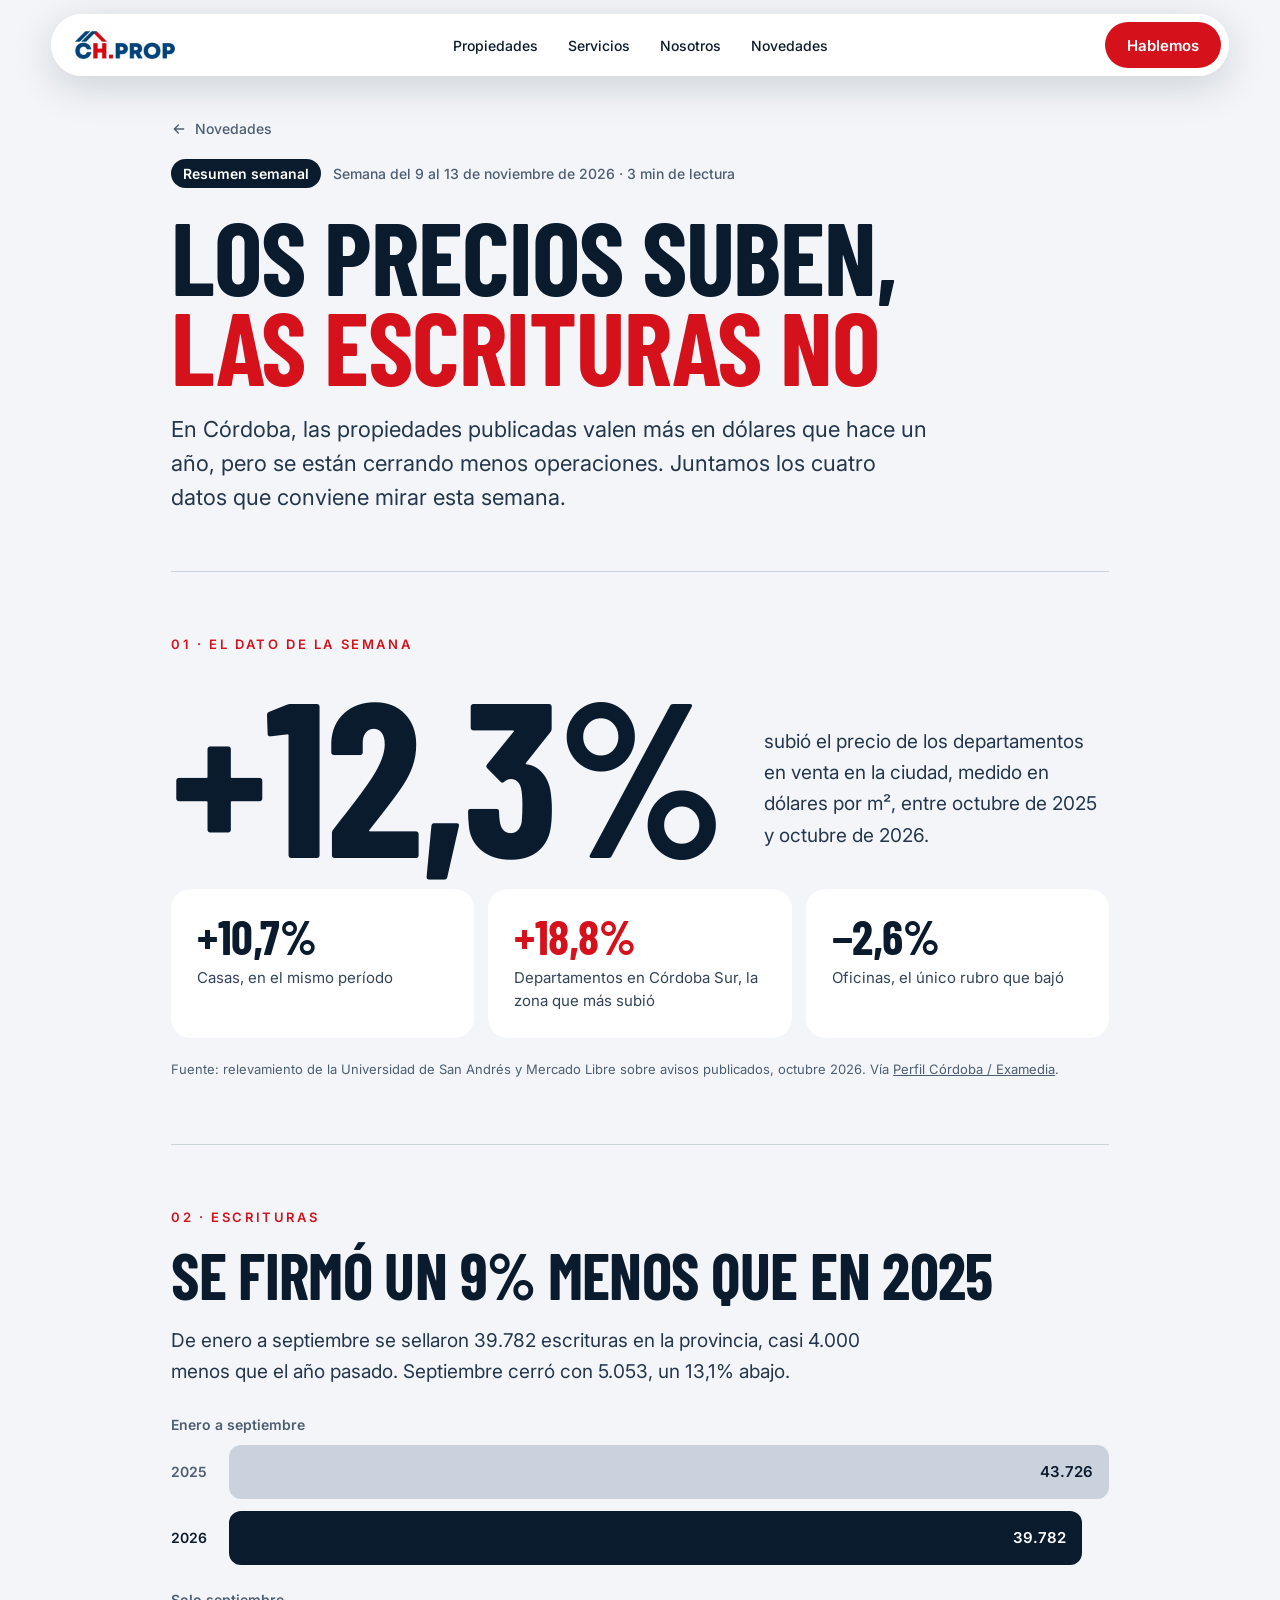
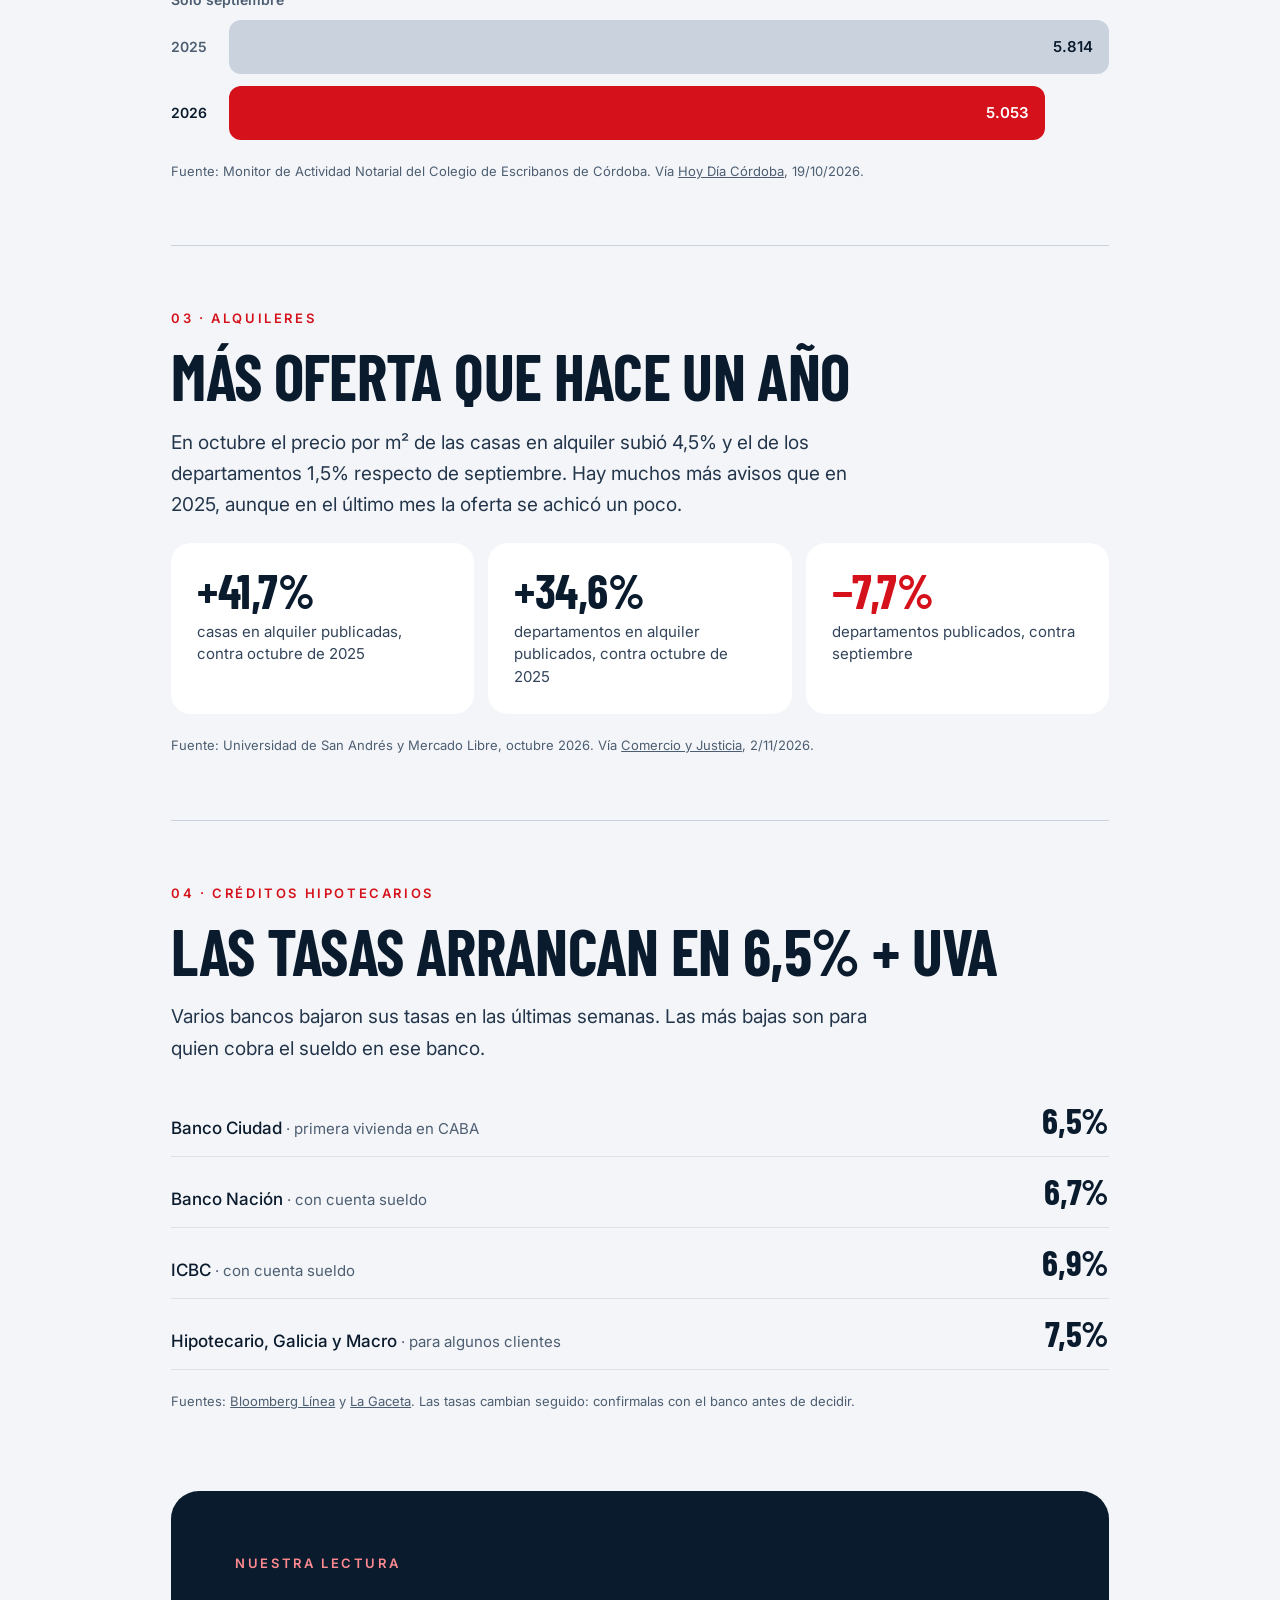
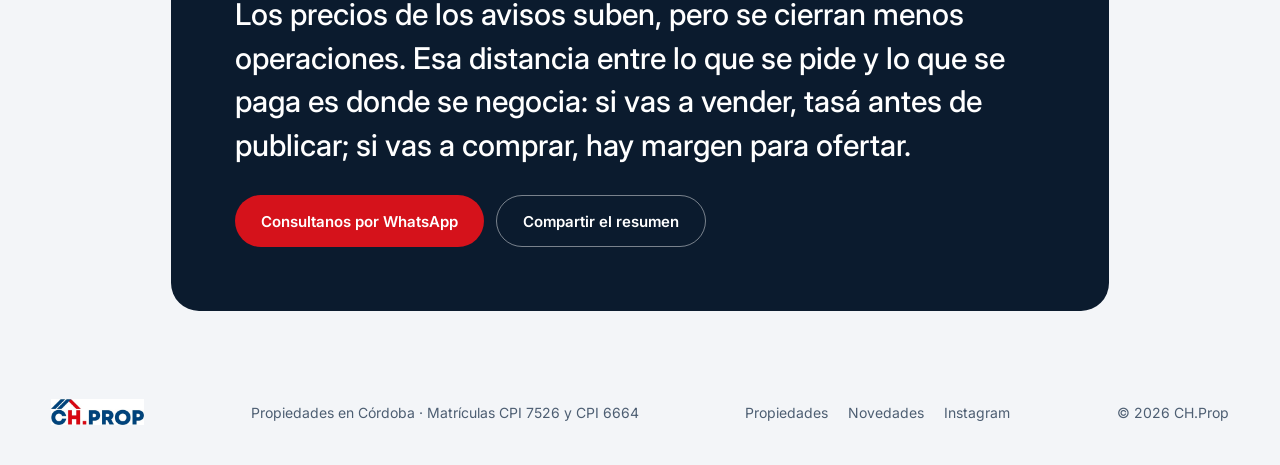
==== novedades.html @ 028c2600 "La página nueva: más moderna, pensada para el celular y con Novedades - Portada con las propiedades " ====
<!DOCTYPE html>
<html lang="es">
<head>
<meta charset="UTF-8">
<meta name="viewport" content="width=device-width, initial-scale=1, viewport-fit=cover">
<title>Los precios suben, las escrituras no – Novedades CH.Prop</title>
<meta name="description" content="Resumen semanal del mercado inmobiliario de Córdoba: precios, escrituras, alquileres y créditos hipotecarios. Semana del 9 al 13 de noviembre de 2026.">
<meta name="theme-color" content="#07182E">
<meta property="og:title" content="Los precios suben, las escrituras no – Novedades CH.Prop">
<meta property="og:description" content="Resumen semanal del mercado inmobiliario de Córdoba, con fuentes.">
<meta property="og:type" content="article">
<link rel="icon" type="image/png" href="/icono-192.png">
<link rel="apple-touch-icon" href="/icono-180.png">
<link rel="preconnect" href="https://fonts.googleapis.com">
<link rel="preconnect" href="https://fonts.gstatic.com" crossorigin>
<link href="https://fonts.googleapis.com/css2?family=Barlow+Condensed:wght@500;600;700&family=Inter:wght@400;500;600&display=swap" rel="stylesheet">
<link rel="stylesheet" href="/estilos.css">
<style>
.art{max-width:1040px;margin:0 auto;padding:120px var(--pad) 40px}
.blk{display:flex;flex-direction:column;gap:22px;padding:64px 0;border-top:1px solid var(--line)}
.body{margin:0;font-size:19px;line-height:1.65;color:#24364C;max-width:720px}
.src{margin:0;font-size:13px;line-height:1.5;color:var(--muted)}.src a{color:var(--muted)}
.tiles{display:grid;grid-template-columns:repeat(auto-fit,minmax(200px,1fr));gap:14px}
.tile{background:#fff;border-radius:20px;padding:26px;display:flex;flex-direction:column;gap:10px}
.tile b{font-size:48px}.tile span{font-size:15px;color:var(--body)}
.brow{display:flex;align-items:center;gap:14px}
.brow>span{width:44px;flex:none;font:600 14px Inter,sans-serif;color:var(--muted)}
.bar{height:54px;border-radius:12px;display:flex;align-items:center;justify-content:flex-end;padding:0 16px;font:600 15px Inter,sans-serif;transform-origin:left;transform:scaleX(0);transition:transform 1.2s var(--ease)}
.in .bar,.bars-in .bar{transform:none}
.rate{display:flex;justify-content:space-between;align-items:baseline;gap:16px;padding:18px 0;border-bottom:1px solid var(--line-l);flex-wrap:wrap}
.rate b{font-size:36px}
.h{margin:0;font-size:clamp(42px,5vw,72px)}
@media (max-width:900px){.art{padding-top:100px}.blk{padding:48px 0}.body{font-size:17px}.tile b{font-size:42px}}
@media (prefers-reduced-motion:reduce){.bar{transform:none}}
</style>
</head>
<body>

<header class="nav">
  <div class="nav-in">
    <a href="/" class="nav-logo" aria-label="CH.Prop — inicio"><img src="/logo-chprop.png" alt="CH.Prop" width="100" height="28"></a>
    <nav class="nav-links" aria-label="Principal">
      <a href="/#propiedades">Propiedades</a>
      <a href="/#servicios">Servicios</a>
      <a href="/#nosotros">Nosotros</a>
      <a href="/novedades.html">Novedades</a>
    </nav>
    <a class="btn red nav-cta" href="https://wa.me/5493518626653" target="_blank" rel="noopener">Hablemos</a>
    <a class="burger" href="/" aria-label="Volver al inicio" style="text-decoration:none"><svg width="20" height="20" viewBox="0 0 24 24" fill="none" stroke="currentColor" stroke-width="2" stroke-linecap="round" aria-hidden="true"><path d="M19 12H5M11 6l-6 6 6 6"/></svg></a>
  </div>
</header>

<main class="art">
  <div style="display:flex;flex-direction:column;gap:22px;padding-bottom:56px">
    <a href="/#novedades" class="fade" style="display:inline-flex;align-items:center;gap:8px;font:500 14px Inter,sans-serif;color:var(--muted);text-decoration:none"><svg width="16" height="16" viewBox="0 0 24 24" fill="none" stroke="currentColor" stroke-width="2" stroke-linecap="round" aria-hidden="true"><path d="M19 12H5M11 6l-6 6 6 6"/></svg>Novedades</a>
    <span class="fade" style="animation-delay:.1s;display:flex;gap:12px;flex-wrap:wrap;align-items:center;font:500 14px Inter,sans-serif;color:var(--muted)">
      <span style="background:var(--ink);color:#fff;padding:6px 12px;border-radius:999px;font-weight:600">Resumen semanal</span>
      Semana del 9 al 13 de noviembre de 2026 · 3 min de lectura
    </span>
    <h1 class="disp fade" style="animation-delay:.2s;margin:0;font-size:clamp(52px,8vw,112px)">Los precios suben,<br><span style="color:var(--red)">las escrituras no</span></h1>
    <p class="fade" style="animation-delay:.3s;margin:0;font-size:clamp(18px,2vw,22px);line-height:1.55;color:#24364C;max-width:760px">En Córdoba, las propiedades publicadas valen más en dólares que hace un año, pero se están cerrando menos operaciones. Juntamos los cuatro datos que conviene mirar esta semana.</p>
  </div>

  <section class="blk">
    <span class="kicker rv">01 · El dato de la semana</span>
    <div class="rv" style="display:flex;flex-wrap:wrap;align-items:flex-end;gap:8px 40px">
      <span class="disp" style="font-size:clamp(110px,18vw,220px)">+12,3%</span>
      <p class="body" style="flex:1 1 260px;padding-bottom:16px">subió el precio de los departamentos en venta en la ciudad, medido en dólares por m², entre octubre de 2025 y octubre de 2026.</p>
    </div>
    <div class="tiles rv">
      <div class="tile"><b class="disp">+10,7%</b><span>Casas, en el mismo período</span></div>
      <div class="tile"><b class="disp" style="color:var(--red)">+18,8%</b><span>Departamentos en Córdoba Sur, la zona que más subió</span></div>
      <div class="tile"><b class="disp">−2,6%</b><span>Oficinas, el único rubro que bajó</span></div>
    </div>
    <p class="src rv">Fuente: relevamiento de la Universidad de San Andrés y Mercado Libre sobre avisos publicados, octubre 2026. Vía <a href="https://examedia.com.ar/portada/post/88172124" target="_blank" rel="noopener">Perfil Córdoba / Examedia</a>.</p>
  </section>

  <section class="blk">
    <span class="kicker rv">02 · Escrituras</span>
    <h2 class="disp h rv">Se firmó un 9% menos que en 2025</h2>
    <p class="body rv">De enero a septiembre se sellaron 39.782 escrituras en la provincia, casi 4.000 menos que el año pasado. Septiembre cerró con 5.053, un 13,1% abajo.</p>
    <div class="rv" style="display:flex;flex-direction:column;gap:12px;padding-top:6px">
      <span style="font:600 14px Inter,sans-serif;color:var(--muted)">Enero a septiembre</span>
      <div class="brow"><span>2025</span><div class="bar" style="width:100%;background:var(--line);color:var(--ink)">43.726</div></div>
      <div class="brow"><span style="color:var(--ink)">2026</span><div class="bar" style="width:91%;background:var(--ink);color:#fff;transition-delay:.15s">39.782</div></div>
      <span style="font:600 14px Inter,sans-serif;color:var(--muted);padding-top:14px">Solo septiembre</span>
      <div class="brow"><span>2025</span><div class="bar" style="width:100%;background:var(--line);color:var(--ink);transition-delay:.3s">5.814</div></div>
      <div class="brow"><span style="color:var(--ink)">2026</span><div class="bar" style="width:87%;background:var(--red);color:#fff;transition-delay:.45s">5.053</div></div>
    </div>
    <p class="src rv">Fuente: Monitor de Actividad Notarial del Colegio de Escribanos de Córdoba. Vía <a href="https://hoydia.com.ar/economia/la-actividad-inmobiliaria-cayo-un-9-en-los-primeros-9-meses-del-ano-en-cordoba/" target="_blank" rel="noopener">Hoy Día Córdoba</a>, 19/10/2026.</p>
  </section>

  <section class="blk">
    <span class="kicker rv">03 · Alquileres</span>
    <h2 class="disp h rv">Más oferta que hace un año</h2>
    <p class="body rv">En octubre el precio por m² de las casas en alquiler subió 4,5% y el de los departamentos 1,5% respecto de septiembre. Hay muchos más avisos que en 2025, aunque en el último mes la oferta se achicó un poco.</p>
    <div class="tiles rv">
      <div class="tile"><b class="disp">+41,7%</b><span>casas en alquiler publicadas, contra octubre de 2025</span></div>
      <div class="tile"><b class="disp">+34,6%</b><span>departamentos en alquiler publicados, contra octubre de 2025</span></div>
      <div class="tile"><b class="disp" style="color:var(--red)">−7,7%</b><span>departamentos publicados, contra septiembre</span></div>
    </div>
    <p class="src rv">Fuente: Universidad de San Andrés y Mercado Libre, octubre 2026. Vía <a href="https://comercioyjusticia.info/negocios/los-precios-de-los-alquileres-en-cordoba-siguen-en-aumento/" target="_blank" rel="noopener">Comercio y Justicia</a>, 2/11/2026.</p>
  </section>

  <section class="blk">
    <span class="kicker rv">04 · Créditos hipotecarios</span>
    <h2 class="disp h rv">Las tasas arrancan en 6,5% + UVA</h2>
    <p class="body rv">Varios bancos bajaron sus tasas en las últimas semanas. Las más bajas son para quien cobra el sueldo en ese banco.</p>
    <div class="rv">
      <div class="rate"><span style="font:500 17px Inter,sans-serif">Banco Ciudad <span style="color:var(--muted);font-weight:400;font-size:15px">· primera vivienda en CABA</span></span><b class="disp">6,5%</b></div>
      <div class="rate"><span style="font:500 17px Inter,sans-serif">Banco Nación <span style="color:var(--muted);font-weight:400;font-size:15px">· con cuenta sueldo</span></span><b class="disp">6,7%</b></div>
      <div class="rate"><span style="font:500 17px Inter,sans-serif">ICBC <span style="color:var(--muted);font-weight:400;font-size:15px">· con cuenta sueldo</span></span><b class="disp">6,9%</b></div>
      <div class="rate"><span style="font:500 17px Inter,sans-serif">Hipotecario, Galicia y Macro <span style="color:var(--muted);font-weight:400;font-size:15px">· para algunos clientes</span></span><b class="disp">7,5%</b></div>
    </div>
    <p class="src rv">Fuentes: <a href="https://www.bloomberglinea.com/latinoamerica/argentina/creditos-hipotecarios-uva-que-bancos-bajaron-la-tasa-y-que-requisitos-piden-en-2026/" target="_blank" rel="noopener">Bloomberg Línea</a> y <a href="https://www.lagaceta.com.ar/nota/1154037/sociedad/creditos-hipotecarios-2026-bancos-bajaron-sus-tasas-cuales-piden-menos-ingresos.html" target="_blank" rel="noopener">La Gaceta</a>. Las tasas cambian seguido: confirmalas con el banco antes de decidir.</p>
  </section>

  <section class="rv" style="background:var(--ink);color:#fff;border-radius:28px;padding:clamp(28px,5vw,64px);display:flex;flex-direction:column;gap:22px;margin-top:16px">
    <span class="kicker" style="color:#FF8A8F">Nuestra lectura</span>
    <p style="margin:0;font:500 clamp(20px,2.4vw,30px)/1.45 Inter,sans-serif;max-width:820px">Los precios de los avisos suben, pero se cierran menos operaciones. Esa distancia entre lo que se pide y lo que se paga es donde se negocia: si vas a vender, tasá antes de publicar; si vas a comprar, hay margen para ofertar.</p>
    <div style="display:flex;gap:12px;flex-wrap:wrap;padding-top:6px">
      <a class="btn red" href="https://wa.me/5493518626653?text=Hola%2C%20le%C3%AD%20el%20resumen%20semanal%20y%20quiero%20consultar" target="_blank" rel="noopener">Consultanos por WhatsApp</a>
      <button type="button" class="btn ghost" id="share">Compartir el resumen</button>
    </div>
  </section>
</main>

<footer class="foot">
  <div class="foot-in">
    <img src="/logo-chprop.png" alt="CH.Prop" loading="lazy">
    <span>Propiedades en Córdoba · Matrículas CPI 7526 y CPI 6664</span>
    <nav aria-label="Pie"><a href="/#propiedades">Propiedades</a><a href="/novedades.html">Novedades</a><a href="https://www.instagram.com/ch.prop.ok" target="_blank" rel="noopener">Instagram</a></nav>
    <span>© 2026 CH.Prop</span>
  </div>
</footer>

<script>
(function () {
  var io = 'IntersectionObserver' in window ? new IntersectionObserver(function (es) {
    es.forEach(function (e) { if (e.isIntersecting) { e.target.classList.add('in'); io.unobserve(e.target); } });
  }, { rootMargin: '0px 0px -8% 0px' }) : null;
  document.querySelectorAll('.rv').forEach(function (el) { io ? io.observe(el) : el.classList.add('in'); });
  window.addEventListener('scroll', function () {
    document.querySelectorAll('.rv:not(.in)').forEach(function (el) { if (el.getBoundingClientRect().top < innerHeight) el.classList.add('in'); });
  }, { passive: true });
  var b = document.getElementById('share');
  b.addEventListener('click', function () {
    var url = location.href;
    if (navigator.share) { navigator.share({ title: document.title, url: url }).catch(function () {}); return; }
    if (navigator.clipboard) navigator.clipboard.writeText(url);
    b.textContent = 'Enlace copiado';
  });
})();
</script>
</body>
</html>
---- estilos.css ----
/* CH.Prop — estilos compartidos por la home y Novedades */
:root{
  --ink:#0B1B2E;--navy:#07182E;--red:#D5121B;--red-d:#B30E16;--red-l:#FF4A52;
  --ground:#F3F5F8;--muted:#4D5E72;--body:#33445A;--line:#C9D2DD;--line-l:#DCE2E9;
  --pad:clamp(16px,4vw,56px);--max:1328px;
  --ease:cubic-bezier(.2,.8,.2,1);
}
*,*::before,*::after{box-sizing:border-box}
html{scroll-behavior:smooth;-webkit-text-size-adjust:100%}
body{margin:0;font-family:Inter,system-ui,sans-serif;color:var(--ink);background:var(--ground);line-height:1.5;overflow-x:clip}
img{max-width:100%;display:block}
a{color:inherit}
button{font:inherit;color:inherit}
:focus-visible{outline:3px solid var(--red);outline-offset:3px}
.disp{font-family:'Barlow Condensed',sans-serif;text-transform:uppercase;letter-spacing:-.01em;line-height:.88;font-weight:700}
.wrap{max-width:var(--max);margin:0 auto;padding-left:var(--pad);padding-right:var(--pad)}
.kicker{font:600 13px Inter,sans-serif;letter-spacing:.2em;text-transform:uppercase;color:var(--red)}
.h2{margin:0;font-size:clamp(46px,6vw,88px)}
.lead{margin:0;font-size:17px;line-height:1.55;color:var(--muted);max-width:380px}
.sr{position:absolute;width:1px;height:1px;overflow:hidden;clip:rect(0 0 0 0);white-space:nowrap}
.head{display:flex;justify-content:space-between;align-items:flex-end;gap:24px;flex-wrap:wrap}

/* aparición al bajar */
.rv{opacity:0;transform:translateY(40px);transition:opacity .9s var(--ease),transform .9s var(--ease)}
.rv.in{opacity:1;transform:none}
.fade{opacity:0;animation:fi 1s ease forwards}
@keyframes fi{from{opacity:0;transform:translateY(16px)}to{opacity:1;transform:none}}

/* botones */
.btn{display:inline-flex;align-items:center;justify-content:center;gap:10px;min-height:52px;padding:0 26px;border-radius:999px;font:600 15px Inter,sans-serif;text-decoration:none;border:0;cursor:pointer;transition:transform .3s,background .3s,color .3s,border-color .3s}
.btn:hover{transform:translateY(-2px)}
.btn.red{background:var(--red);color:#fff}.btn.red:hover{background:var(--red-d)}
.btn.dark{background:var(--ink);color:#fff}.btn.dark:hover{background:#1C3150}
.btn.ghost{border:1px solid rgba(255,255,255,.45);color:#fff;background:transparent}.btn.ghost:hover{background:rgba(255,255,255,.1)}
.btn.line{border:1px solid var(--line);background:transparent;color:var(--ink)}.btn.line:hover{border-color:var(--ink)}

/* navegación */
.nav{position:fixed;top:14px;left:0;right:0;z-index:60;padding:0 var(--pad);pointer-events:none}
.nav-in{pointer-events:auto;max-width:var(--max);margin:0 auto;background:rgba(255,255,255,.96);backdrop-filter:blur(10px);-webkit-backdrop-filter:blur(10px);border-radius:999px;padding:8px 8px 8px 24px;display:flex;align-items:center;justify-content:space-between;gap:16px;box-shadow:0 10px 40px rgba(7,24,46,.16)}
.nav-logo img{height:28px;width:auto}
.nav-links{display:flex;gap:26px}
.nav-links a{text-decoration:none;font:500 14px Inter,sans-serif;position:relative;padding:12px 2px}
.nav-links a::after{content:'';position:absolute;left:0;right:0;bottom:6px;height:2px;background:var(--red);transform:scaleX(0);transform-origin:left;transition:transform .35s ease}
.nav-links a:hover::after{transform:scaleX(1)}
.nav-cta{min-height:46px;padding:0 22px}
.burger{display:none;width:46px;height:46px;border-radius:50%;border:0;background:var(--ink);color:#fff;align-items:center;justify-content:center;cursor:pointer}
.menu{position:fixed;inset:0;z-index:70;background:var(--navy);color:#fff;display:flex;flex-direction:column;padding:24px var(--pad) 32px;transform:translateY(-100%);transition:transform .6s var(--ease);visibility:hidden}
.menu.on{transform:none;visibility:visible}
.menu-top{display:flex;justify-content:space-between;align-items:center}
.menu-x{width:46px;height:46px;border-radius:50%;border:1px solid rgba(255,255,255,.35);background:none;color:#fff;display:flex;align-items:center;justify-content:center;cursor:pointer}
.menu nav{flex:1;display:flex;flex-direction:column;justify-content:center;gap:6px}
.menu nav a{font-family:'Barlow Condensed',sans-serif;font-weight:700;text-transform:uppercase;font-size:clamp(48px,13vw,72px);line-height:1.02;text-decoration:none;opacity:0;transform:translateY(24px);transition:opacity .5s,transform .5s var(--ease)}
.menu.on nav a{opacity:1;transform:none}
.menu.on nav a:nth-child(2){transition-delay:.05s}.menu.on nav a:nth-child(3){transition-delay:.1s}.menu.on nav a:nth-child(4){transition-delay:.15s}.menu.on nav a:nth-child(5){transition-delay:.2s}.menu.on nav a:nth-child(6){transition-delay:.25s}
.menu nav a span{color:var(--red-l)}

/* pie */
.foot{padding:48px var(--pad) 40px;background:var(--ground)}
.foot-in{max-width:var(--max);margin:0 auto;display:flex;justify-content:space-between;align-items:center;gap:20px 32px;flex-wrap:wrap;font-size:14px;color:var(--muted)}
.foot-in img{height:26px;width:auto}
.foot-in nav{display:flex;gap:20px;flex-wrap:wrap}
.foot-in a{color:var(--muted);text-decoration:none}.foot-in a:hover{color:var(--red)}

@media (max-width:900px){
  .nav-links,.nav-cta{display:none!important}
  .burger{display:flex}
  .nav{top:10px}
  .nav-in{padding:6px 6px 6px 18px}
  .nav-logo img{height:24px}
}
@media (prefers-reduced-motion:reduce){
  *,*::before,*::after{animation:none!important;transition:none!important}
  .rv,.fade{opacity:1!important;transform:none!important}
}
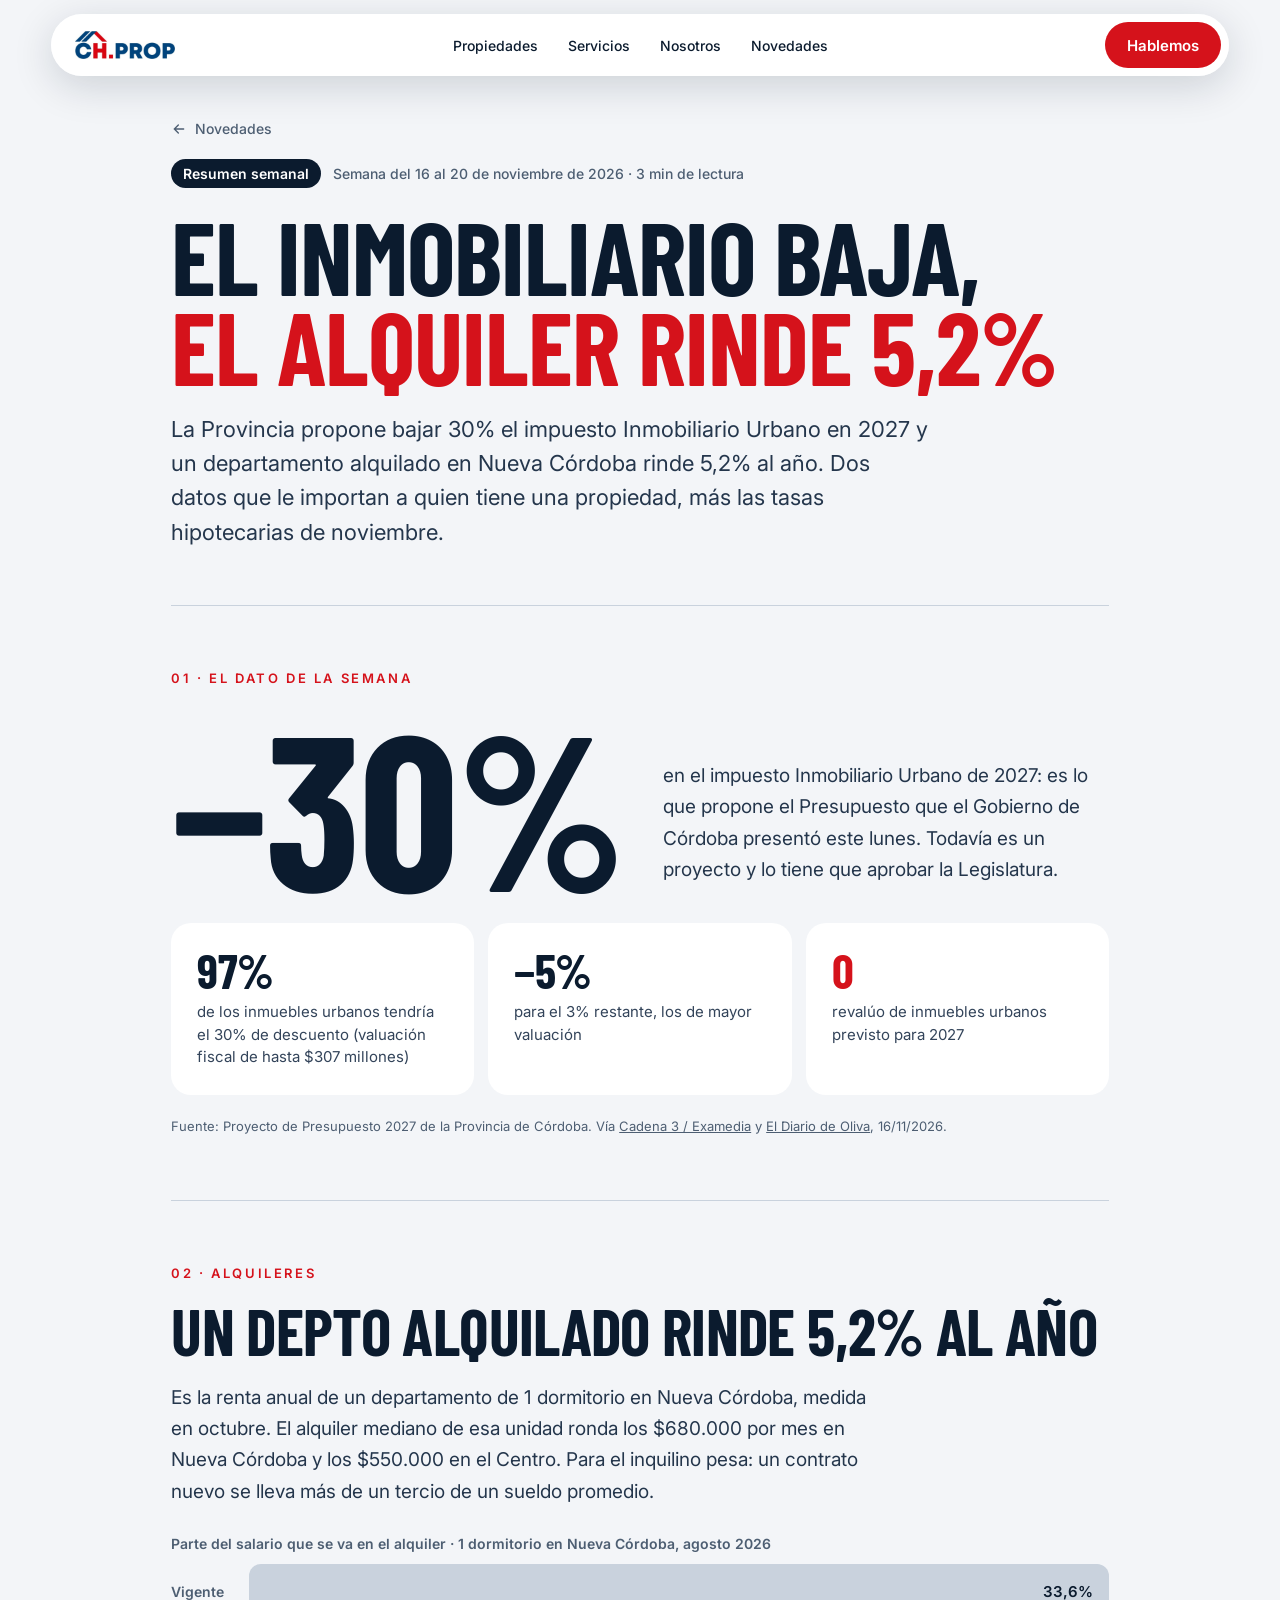
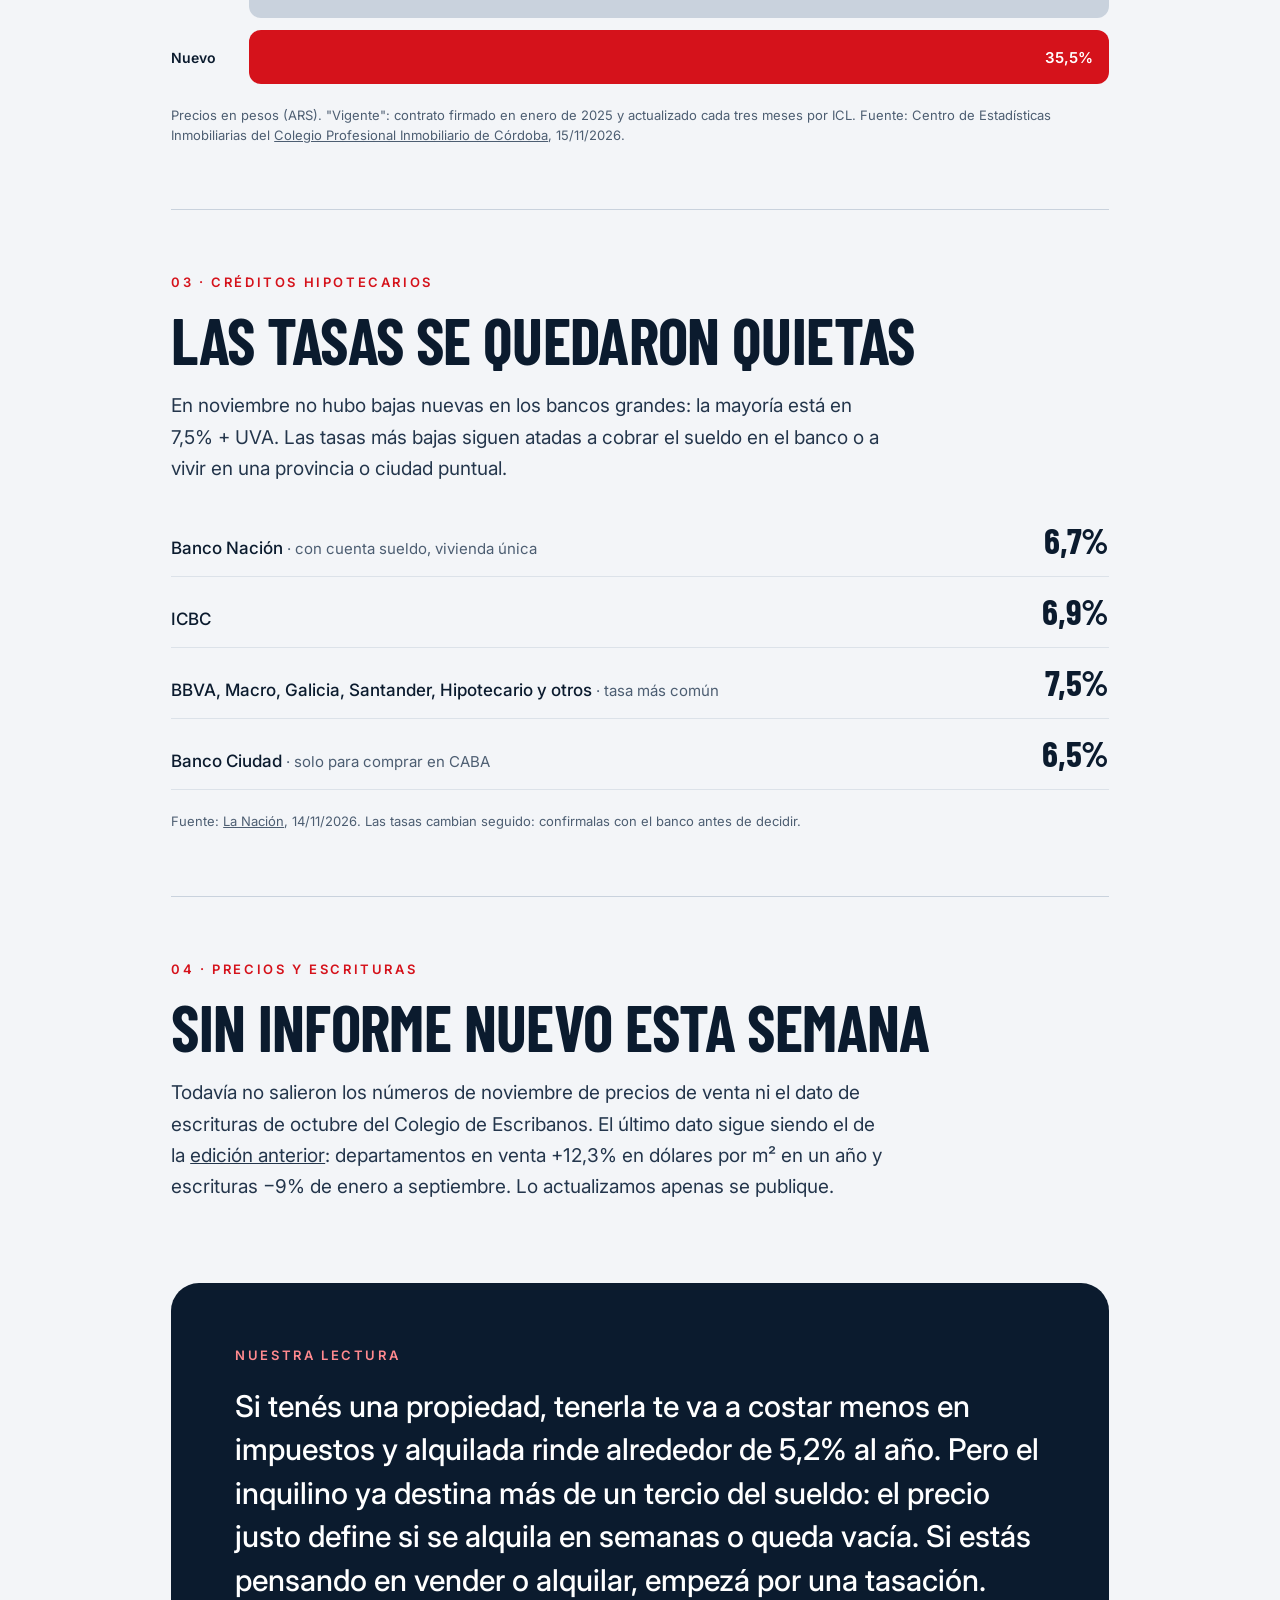
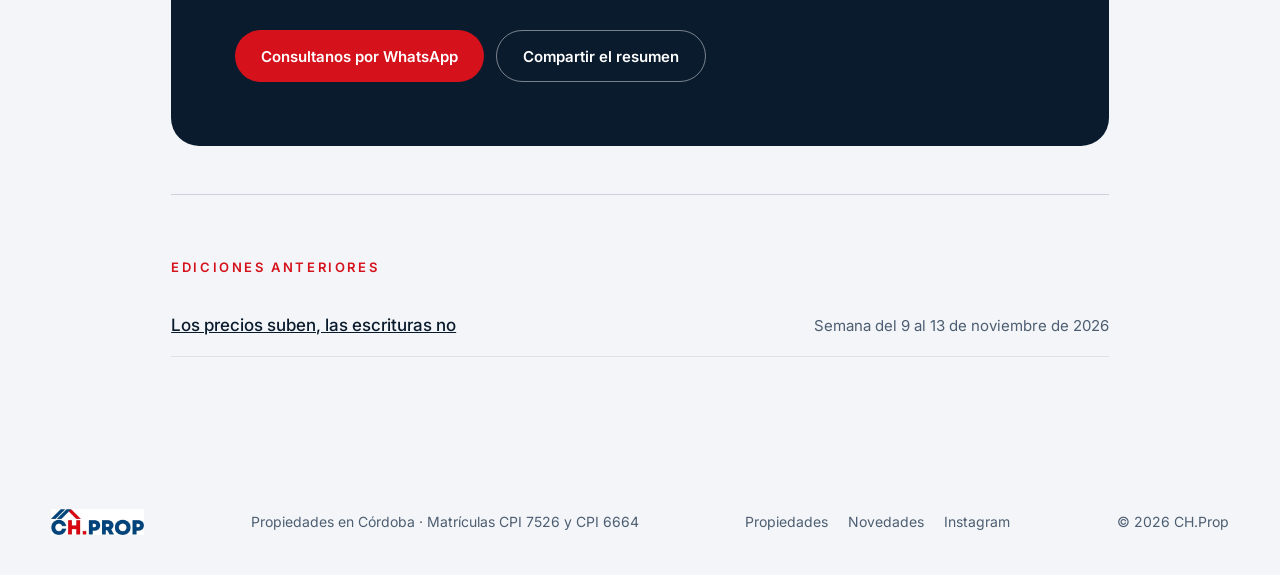
==== commit d7796c32: "Novedades: semana del 16 al 20 de noviembre (Inmobiliario -30%, renta 5,2%) y archivo de la edición " ====
--- a/novedades.html
+++ b/novedades.html
@@ -3,12 +3,13 @@
 <head>
 <meta charset="UTF-8">
 <meta name="viewport" content="width=device-width, initial-scale=1, viewport-fit=cover">
-<title>Los precios suben, las escrituras no – Novedades CH.Prop</title>
-<meta name="description" content="Resumen semanal del mercado inmobiliario de Córdoba: precios, escrituras, alquileres y créditos hipotecarios. Semana del 9 al 13 de noviembre de 2026.">
+<title>El Inmobiliario baja, el alquiler rinde 5,2% – Novedades CH.Prop</title>
+<meta name="description" content="Resumen semanal del mercado inmobiliario de Córdoba: precios, escrituras, alquileres y créditos hipotecarios. Semana del 16 al 20 de noviembre de 2026.">
 <meta name="theme-color" content="#07182E">
-<meta property="og:title" content="Los precios suben, las escrituras no – Novedades CH.Prop">
+<meta property="og:title" content="El Inmobiliario baja, el alquiler rinde 5,2% – Novedades CH.Prop">
 <meta property="og:description" content="Resumen semanal del mercado inmobiliario de Córdoba, con fuentes.">
 <meta property="og:type" content="article">
+<link rel="icon" href="/favicon.ico" sizes="any">
 <link rel="icon" type="image/png" href="/icono-192.png">
 <link rel="apple-touch-icon" href="/icono-180.png">
 <link rel="preconnect" href="https://fonts.googleapis.com">
@@ -55,73 +56,71 @@
     <a href="/#novedades" class="fade" style="display:inline-flex;align-items:center;gap:8px;font:500 14px Inter,sans-serif;color:var(--muted);text-decoration:none"><svg width="16" height="16" viewBox="0 0 24 24" fill="none" stroke="currentColor" stroke-width="2" stroke-linecap="round" aria-hidden="true"><path d="M19 12H5M11 6l-6 6 6 6"/></svg>Novedades</a>
     <span class="fade" style="animation-delay:.1s;display:flex;gap:12px;flex-wrap:wrap;align-items:center;font:500 14px Inter,sans-serif;color:var(--muted)">
       <span style="background:var(--ink);color:#fff;padding:6px 12px;border-radius:999px;font-weight:600">Resumen semanal</span>
-      Semana del 9 al 13 de noviembre de 2026 · 3 min de lectura
+      Semana del 16 al 20 de noviembre de 2026 · 3 min de lectura
     </span>
-    <h1 class="disp fade" style="animation-delay:.2s;margin:0;font-size:clamp(52px,8vw,112px)">Los precios suben,<br><span style="color:var(--red)">las escrituras no</span></h1>
-    <p class="fade" style="animation-delay:.3s;margin:0;font-size:clamp(18px,2vw,22px);line-height:1.55;color:#24364C;max-width:760px">En Córdoba, las propiedades publicadas valen más en dólares que hace un año, pero se están cerrando menos operaciones. Juntamos los cuatro datos que conviene mirar esta semana.</p>
+    <h1 class="disp fade" style="animation-delay:.2s;margin:0;font-size:clamp(52px,8vw,112px)">El Inmobiliario baja,<br><span style="color:var(--red)">el alquiler rinde 5,2%</span></h1>
+    <p class="fade" style="animation-delay:.3s;margin:0;font-size:clamp(18px,2vw,22px);line-height:1.55;color:#24364C;max-width:760px">La Provincia propone bajar 30% el impuesto Inmobiliario Urbano en 2027 y un departamento alquilado en Nueva Córdoba rinde 5,2% al año. Dos datos que le importan a quien tiene una propiedad, más las tasas hipotecarias de noviembre.</p>
   </div>
 
   <section class="blk">
     <span class="kicker rv">01 · El dato de la semana</span>
     <div class="rv" style="display:flex;flex-wrap:wrap;align-items:flex-end;gap:8px 40px">
-      <span class="disp" style="font-size:clamp(110px,18vw,220px)">+12,3%</span>
-      <p class="body" style="flex:1 1 260px;padding-bottom:16px">subió el precio de los departamentos en venta en la ciudad, medido en dólares por m², entre octubre de 2025 y octubre de 2026.</p>
+      <span class="disp" style="font-size:clamp(110px,18vw,220px)">−30%</span>
+      <p class="body" style="flex:1 1 260px;padding-bottom:16px">en el impuesto Inmobiliario Urbano de 2027: es lo que propone el Presupuesto que el Gobierno de Córdoba presentó este lunes. Todavía es un proyecto y lo tiene que aprobar la Legislatura.</p>
     </div>
     <div class="tiles rv">
-      <div class="tile"><b class="disp">+10,7%</b><span>Casas, en el mismo período</span></div>
-      <div class="tile"><b class="disp" style="color:var(--red)">+18,8%</b><span>Departamentos en Córdoba Sur, la zona que más subió</span></div>
-      <div class="tile"><b class="disp">−2,6%</b><span>Oficinas, el único rubro que bajó</span></div>
+      <div class="tile"><b class="disp">97%</b><span>de los inmuebles urbanos tendría el 30% de descuento (valuación fiscal de hasta $307 millones)</span></div>
+      <div class="tile"><b class="disp">−5%</b><span>para el 3% restante, los de mayor valuación</span></div>
+      <div class="tile"><b class="disp" style="color:var(--red)">0</b><span>revalúo de inmuebles urbanos previsto para 2027</span></div>
     </div>
-    <p class="src rv">Fuente: relevamiento de la Universidad de San Andrés y Mercado Libre sobre avisos publicados, octubre 2026. Vía <a href="https://examedia.com.ar/portada/post/88172124" target="_blank" rel="noopener">Perfil Córdoba / Examedia</a>.</p>
+    <p class="src rv">Fuente: Proyecto de Presupuesto 2027 de la Provincia de Córdoba. Vía <a href="https://examedia.com.ar/portada/post/88247682" target="_blank" rel="noopener">Cadena 3 / Examedia</a> y <a href="https://eldiariodeoliva.com/cordoba/presupuesto-2027-de-cordoba-baja-de-ingresos-brutos-al-350-y-descuentos-del-30-en-el-inmobiliario-urbano/" target="_blank" rel="noopener">El Diario de Oliva</a>, 16/11/2026.</p>
   </section>
 
   <section class="blk">
-    <span class="kicker rv">02 · Escrituras</span>
-    <h2 class="disp h rv">Se firmó un 9% menos que en 2025</h2>
-    <p class="body rv">De enero a septiembre se sellaron 39.782 escrituras en la provincia, casi 4.000 menos que el año pasado. Septiembre cerró con 5.053, un 13,1% abajo.</p>
+    <span class="kicker rv">02 · Alquileres</span>
+    <h2 class="disp h rv">Un depto alquilado rinde 5,2% al año</h2>
+    <p class="body rv">Es la renta anual de un departamento de 1 dormitorio en Nueva Córdoba, medida en octubre. El alquiler mediano de esa unidad ronda los $680.000 por mes en Nueva Córdoba y los $550.000 en el Centro. Para el inquilino pesa: un contrato nuevo se lleva más de un tercio de un sueldo promedio.</p>
     <div class="rv" style="display:flex;flex-direction:column;gap:12px;padding-top:6px">
-      <span style="font:600 14px Inter,sans-serif;color:var(--muted)">Enero a septiembre</span>
-      <div class="brow"><span>2025</span><div class="bar" style="width:100%;background:var(--line);color:var(--ink)">43.726</div></div>
-      <div class="brow"><span style="color:var(--ink)">2026</span><div class="bar" style="width:91%;background:var(--ink);color:#fff;transition-delay:.15s">39.782</div></div>
-      <span style="font:600 14px Inter,sans-serif;color:var(--muted);padding-top:14px">Solo septiembre</span>
-      <div class="brow"><span>2025</span><div class="bar" style="width:100%;background:var(--line);color:var(--ink);transition-delay:.3s">5.814</div></div>
-      <div class="brow"><span style="color:var(--ink)">2026</span><div class="bar" style="width:87%;background:var(--red);color:#fff;transition-delay:.45s">5.053</div></div>
+      <span style="font:600 14px Inter,sans-serif;color:var(--muted)">Parte del salario que se va en el alquiler · 1 dormitorio en Nueva Córdoba, agosto 2026</span>
+      <div class="brow"><span style="width:64px">Vigente</span><div class="bar" style="width:95%;background:var(--line);color:var(--ink)">33,6%</div></div>
+      <div class="brow"><span style="width:64px;color:var(--ink)">Nuevo</span><div class="bar" style="width:100%;background:var(--red);color:#fff;transition-delay:.15s">35,5%</div></div>
     </div>
-    <p class="src rv">Fuente: Monitor de Actividad Notarial del Colegio de Escribanos de Córdoba. Vía <a href="https://hoydia.com.ar/economia/la-actividad-inmobiliaria-cayo-un-9-en-los-primeros-9-meses-del-ano-en-cordoba/" target="_blank" rel="noopener">Hoy Día Córdoba</a>, 19/10/2026.</p>
+    <p class="src rv">Precios en pesos (ARS). "Vigente": contrato firmado en enero de 2025 y actualizado cada tres meses por ICL. Fuente: Centro de Estadísticas Inmobiliarias del <a href="https://cpicordoba.org.ar/alquilar-se-lleva-mas-de-un-tercio-del-salario-y-la-renta-inmobiliaria-ronda-el-52-anual/" target="_blank" rel="noopener">Colegio Profesional Inmobiliario de Córdoba</a>, 15/11/2026.</p>
   </section>
 
   <section class="blk">
-    <span class="kicker rv">03 · Alquileres</span>
-    <h2 class="disp h rv">Más oferta que hace un año</h2>
-    <p class="body rv">En octubre el precio por m² de las casas en alquiler subió 4,5% y el de los departamentos 1,5% respecto de septiembre. Hay muchos más avisos que en 2025, aunque en el último mes la oferta se achicó un poco.</p>
-    <div class="tiles rv">
-      <div class="tile"><b class="disp">+41,7%</b><span>casas en alquiler publicadas, contra octubre de 2025</span></div>
-      <div class="tile"><b class="disp">+34,6%</b><span>departamentos en alquiler publicados, contra octubre de 2025</span></div>
-      <div class="tile"><b class="disp" style="color:var(--red)">−7,7%</b><span>departamentos publicados, contra septiembre</span></div>
+    <span class="kicker rv">03 · Créditos hipotecarios</span>
+    <h2 class="disp h rv">Las tasas se quedaron quietas</h2>
+    <p class="body rv">En noviembre no hubo bajas nuevas en los bancos grandes: la mayoría está en 7,5% + UVA. Las tasas más bajas siguen atadas a cobrar el sueldo en el banco o a vivir en una provincia o ciudad puntual.</p>
+    <div class="rv">
+      <div class="rate"><span style="font:500 17px Inter,sans-serif">Banco Nación <span style="color:var(--muted);font-weight:400;font-size:15px">· con cuenta sueldo, vivienda única</span></span><b class="disp">6,7%</b></div>
+      <div class="rate"><span style="font:500 17px Inter,sans-serif">ICBC</span><b class="disp">6,9%</b></div>
+      <div class="rate"><span style="font:500 17px Inter,sans-serif">BBVA, Macro, Galicia, Santander, Hipotecario y otros <span style="color:var(--muted);font-weight:400;font-size:15px">· tasa más común</span></span><b class="disp">7,5%</b></div>
+      <div class="rate"><span style="font:500 17px Inter,sans-serif">Banco Ciudad <span style="color:var(--muted);font-weight:400;font-size:15px">· solo para comprar en CABA</span></span><b class="disp">6,5%</b></div>
     </div>
-    <p class="src rv">Fuente: Universidad de San Andrés y Mercado Libre, octubre 2026. Vía <a href="https://comercioyjusticia.info/negocios/los-precios-de-los-alquileres-en-cordoba-siguen-en-aumento/" target="_blank" rel="noopener">Comercio y Justicia</a>, 2/11/2026.</p>
+    <p class="src rv">Fuente: <a href="https://www.lanacion.com.ar/propiedades/casas-y-departamentos/creditos-uva-en-noviembre-2026-que-bancos-ofrecen-las-mejores-tasas-y-cuanto-hay-que-ganar-nid13112026/" target="_blank" rel="noopener">La Nación</a>, 14/11/2026. Las tasas cambian seguido: confirmalas con el banco antes de decidir.</p>
   </section>
 
   <section class="blk">
-    <span class="kicker rv">04 · Créditos hipotecarios</span>
-    <h2 class="disp h rv">Las tasas arrancan en 6,5% + UVA</h2>
-    <p class="body rv">Varios bancos bajaron sus tasas en las últimas semanas. Las más bajas son para quien cobra el sueldo en ese banco.</p>
-    <div class="rv">
-      <div class="rate"><span style="font:500 17px Inter,sans-serif">Banco Ciudad <span style="color:var(--muted);font-weight:400;font-size:15px">· primera vivienda en CABA</span></span><b class="disp">6,5%</b></div>
-      <div class="rate"><span style="font:500 17px Inter,sans-serif">Banco Nación <span style="color:var(--muted);font-weight:400;font-size:15px">· con cuenta sueldo</span></span><b class="disp">6,7%</b></div>
-      <div class="rate"><span style="font:500 17px Inter,sans-serif">ICBC <span style="color:var(--muted);font-weight:400;font-size:15px">· con cuenta sueldo</span></span><b class="disp">6,9%</b></div>
-      <div class="rate"><span style="font:500 17px Inter,sans-serif">Hipotecario, Galicia y Macro <span style="color:var(--muted);font-weight:400;font-size:15px">· para algunos clientes</span></span><b class="disp">7,5%</b></div>
-    </div>
-    <p class="src rv">Fuentes: <a href="https://www.bloomberglinea.com/latinoamerica/argentina/creditos-hipotecarios-uva-que-bancos-bajaron-la-tasa-y-que-requisitos-piden-en-2026/" target="_blank" rel="noopener">Bloomberg Línea</a> y <a href="https://www.lagaceta.com.ar/nota/1154037/sociedad/creditos-hipotecarios-2026-bancos-bajaron-sus-tasas-cuales-piden-menos-ingresos.html" target="_blank" rel="noopener">La Gaceta</a>. Las tasas cambian seguido: confirmalas con el banco antes de decidir.</p>
+    <span class="kicker rv">04 · Precios y escrituras</span>
+    <h2 class="disp h rv">Sin informe nuevo esta semana</h2>
+    <p class="body rv">Todavía no salieron los números de noviembre de precios de venta ni el dato de escrituras de octubre del Colegio de Escribanos. El último dato sigue siendo el de la <a href="/novedades/2026-11-09.html" style="color:inherit">edición anterior</a>: departamentos en venta +12,3% en dólares por m² en un año y escrituras −9% de enero a septiembre. Lo actualizamos apenas se publique.</p>
   </section>
 
   <section class="rv" style="background:var(--ink);color:#fff;border-radius:28px;padding:clamp(28px,5vw,64px);display:flex;flex-direction:column;gap:22px;margin-top:16px">
     <span class="kicker" style="color:#FF8A8F">Nuestra lectura</span>
-    <p style="margin:0;font:500 clamp(20px,2.4vw,30px)/1.45 Inter,sans-serif;max-width:820px">Los precios de los avisos suben, pero se cierran menos operaciones. Esa distancia entre lo que se pide y lo que se paga es donde se negocia: si vas a vender, tasá antes de publicar; si vas a comprar, hay margen para ofertar.</p>
+    <p style="margin:0;font:500 clamp(20px,2.4vw,30px)/1.45 Inter,sans-serif;max-width:820px">Si tenés una propiedad, tenerla te va a costar menos en impuestos y alquilada rinde alrededor de 5,2% al año. Pero el inquilino ya destina más de un tercio del sueldo: el precio justo define si se alquila en semanas o queda vacía. Si estás pensando en vender o alquilar, empezá por una tasación.</p>
     <div style="display:flex;gap:12px;flex-wrap:wrap;padding-top:6px">
       <a class="btn red" href="https://wa.me/5493518626653?text=Hola%2C%20le%C3%AD%20el%20resumen%20semanal%20y%20quiero%20consultar" target="_blank" rel="noopener">Consultanos por WhatsApp</a>
       <button type="button" class="btn ghost" id="share">Compartir el resumen</button>
     </div>
+  </section>
+
+  <section class="blk" style="margin-top:48px">
+    <span class="kicker rv">Ediciones anteriores</span>
+    <ul class="rv" style="margin:0;padding:0;list-style:none;display:flex;flex-direction:column">
+      <li class="rate"><a href="/novedades/2026-11-09.html" style="font:500 17px Inter,sans-serif;color:var(--ink)">Los precios suben, las escrituras no</a><span style="color:var(--muted);font-size:15px">Semana del 9 al 13 de noviembre de 2026</span></li>
+    </ul>
   </section>
 </main>
 
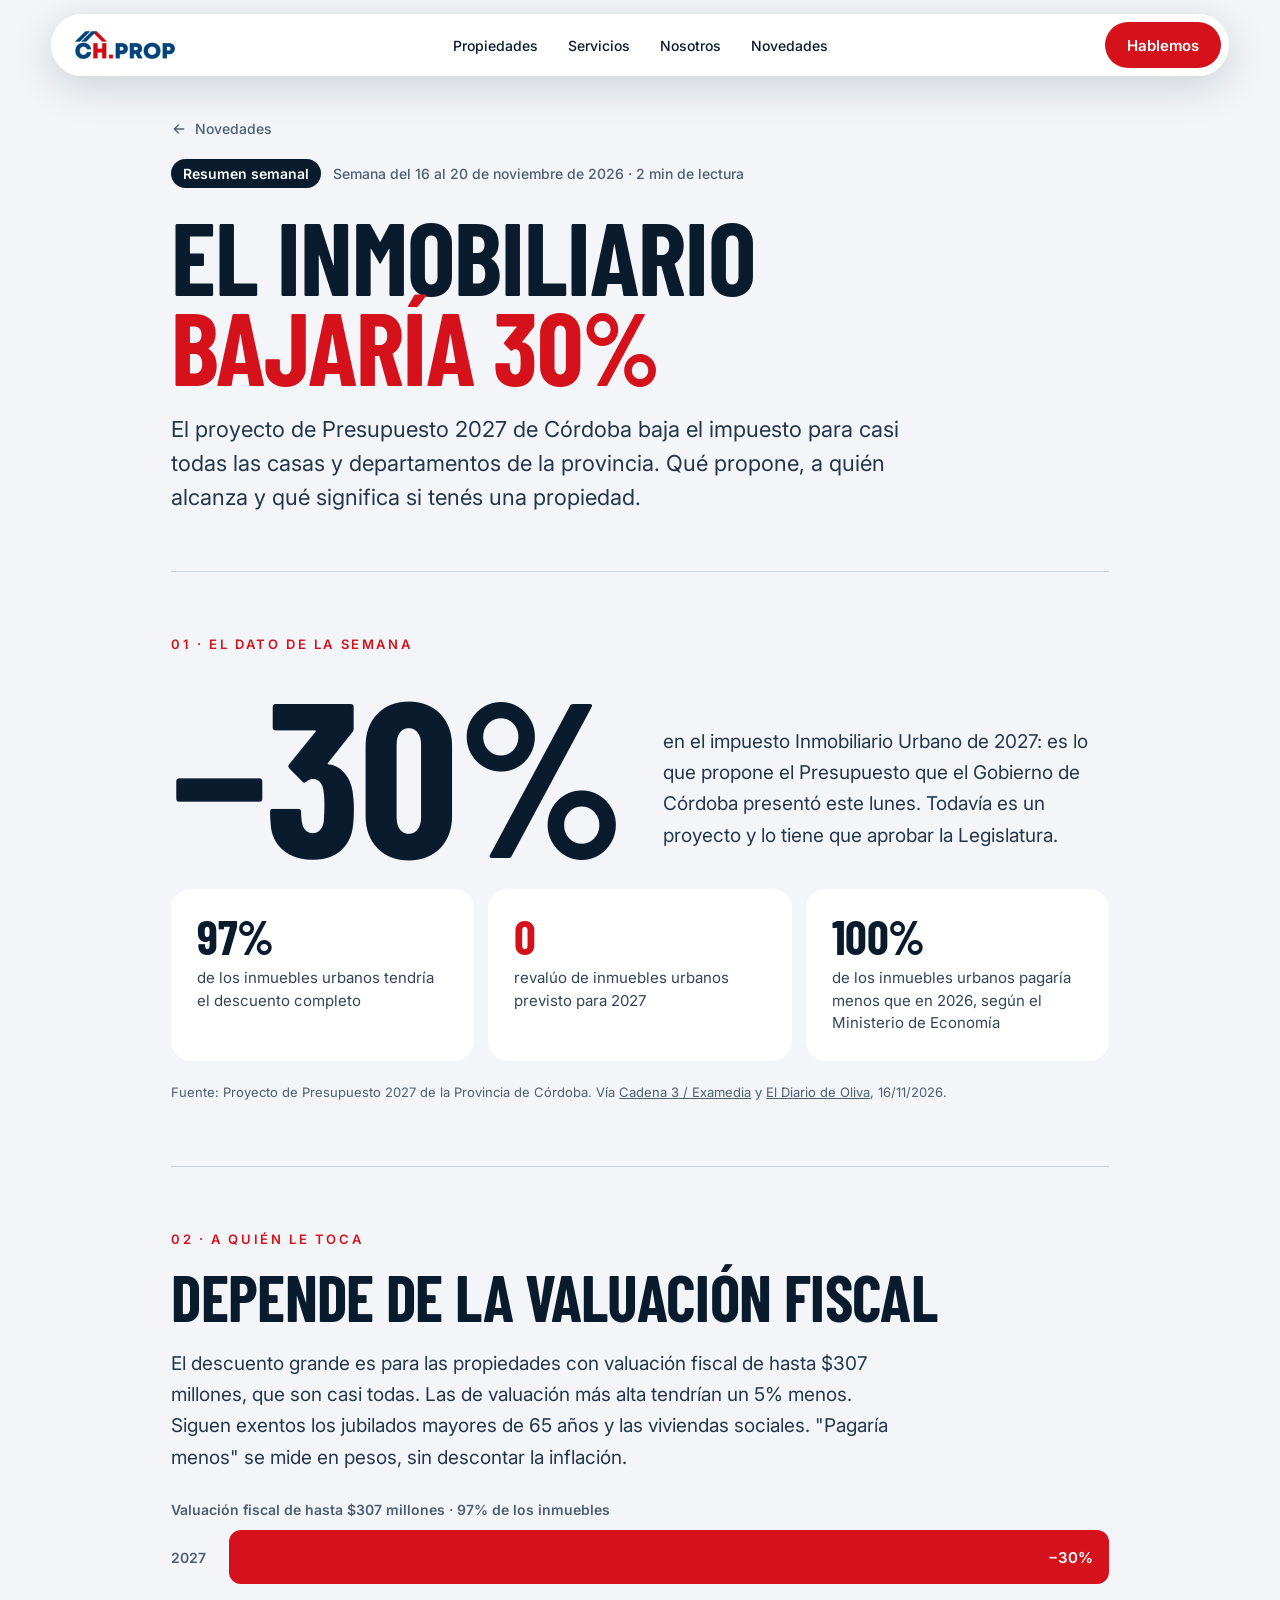
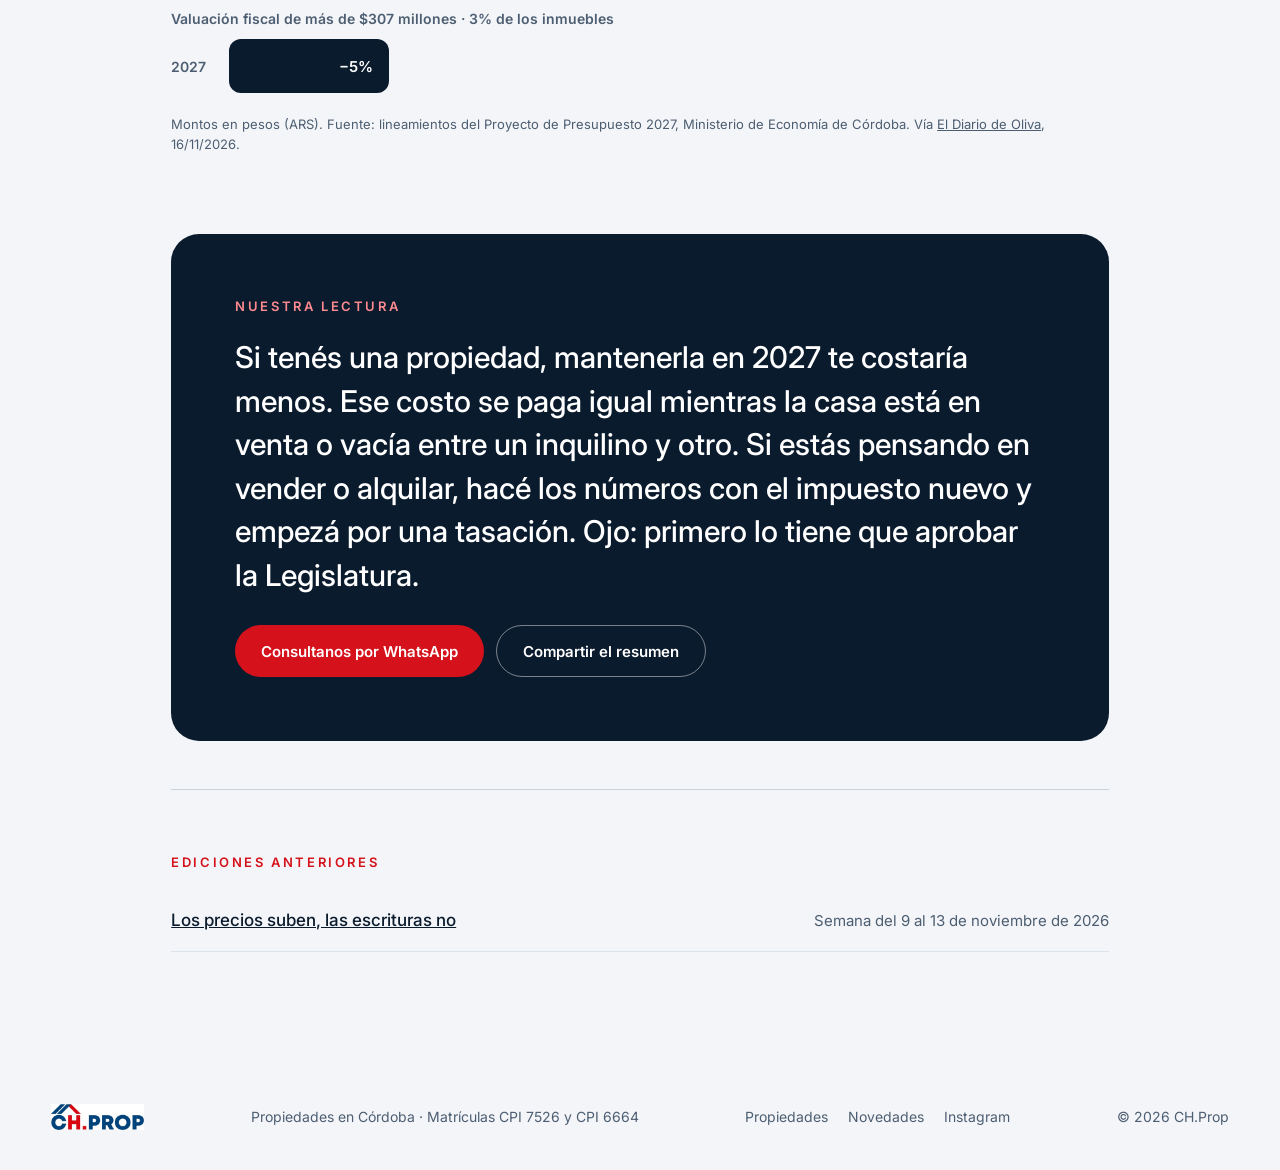
==== commit bc2007ac: "Novedades: una sola noticia por edición (Inmobiliario Urbano -30% en 2027) Co-Authored-By: Claude Op" ====
--- a/novedades.html
+++ b/novedades.html
@@ -3,10 +3,10 @@
 <head>
 <meta charset="UTF-8">
 <meta name="viewport" content="width=device-width, initial-scale=1, viewport-fit=cover">
-<title>El Inmobiliario baja, el alquiler rinde 5,2% – Novedades CH.Prop</title>
+<title>El Inmobiliario Urbano bajaría 30% en 2027 – Novedades CH.Prop</title>
 <meta name="description" content="Resumen semanal del mercado inmobiliario de Córdoba: precios, escrituras, alquileres y créditos hipotecarios. Semana del 16 al 20 de noviembre de 2026.">
 <meta name="theme-color" content="#07182E">
-<meta property="og:title" content="El Inmobiliario baja, el alquiler rinde 5,2% – Novedades CH.Prop">
+<meta property="og:title" content="El Inmobiliario Urbano bajaría 30% en 2027 – Novedades CH.Prop">
 <meta property="og:description" content="Resumen semanal del mercado inmobiliario de Córdoba, con fuentes.">
 <meta property="og:type" content="article">
 <link rel="icon" href="/favicon.ico" sizes="any">
@@ -56,10 +56,10 @@
     <a href="/#novedades" class="fade" style="display:inline-flex;align-items:center;gap:8px;font:500 14px Inter,sans-serif;color:var(--muted);text-decoration:none"><svg width="16" height="16" viewBox="0 0 24 24" fill="none" stroke="currentColor" stroke-width="2" stroke-linecap="round" aria-hidden="true"><path d="M19 12H5M11 6l-6 6 6 6"/></svg>Novedades</a>
     <span class="fade" style="animation-delay:.1s;display:flex;gap:12px;flex-wrap:wrap;align-items:center;font:500 14px Inter,sans-serif;color:var(--muted)">
       <span style="background:var(--ink);color:#fff;padding:6px 12px;border-radius:999px;font-weight:600">Resumen semanal</span>
-      Semana del 16 al 20 de noviembre de 2026 · 3 min de lectura
+      Semana del 16 al 20 de noviembre de 2026 · 2 min de lectura
     </span>
-    <h1 class="disp fade" style="animation-delay:.2s;margin:0;font-size:clamp(52px,8vw,112px)">El Inmobiliario baja,<br><span style="color:var(--red)">el alquiler rinde 5,2%</span></h1>
-    <p class="fade" style="animation-delay:.3s;margin:0;font-size:clamp(18px,2vw,22px);line-height:1.55;color:#24364C;max-width:760px">La Provincia propone bajar 30% el impuesto Inmobiliario Urbano en 2027 y un departamento alquilado en Nueva Córdoba rinde 5,2% al año. Dos datos que le importan a quien tiene una propiedad, más las tasas hipotecarias de noviembre.</p>
+    <h1 class="disp fade" style="animation-delay:.2s;margin:0;font-size:clamp(52px,8vw,112px)">El Inmobiliario<br><span style="color:var(--red)">bajaría 30%</span></h1>
+    <p class="fade" style="animation-delay:.3s;margin:0;font-size:clamp(18px,2vw,22px);line-height:1.55;color:#24364C;max-width:760px">El proyecto de Presupuesto 2027 de Córdoba baja el impuesto para casi todas las casas y departamentos de la provincia. Qué propone, a quién alcanza y qué significa si tenés una propiedad.</p>
   </div>
 
   <section class="blk">
@@ -69,47 +69,29 @@
       <p class="body" style="flex:1 1 260px;padding-bottom:16px">en el impuesto Inmobiliario Urbano de 2027: es lo que propone el Presupuesto que el Gobierno de Córdoba presentó este lunes. Todavía es un proyecto y lo tiene que aprobar la Legislatura.</p>
     </div>
     <div class="tiles rv">
-      <div class="tile"><b class="disp">97%</b><span>de los inmuebles urbanos tendría el 30% de descuento (valuación fiscal de hasta $307 millones)</span></div>
-      <div class="tile"><b class="disp">−5%</b><span>para el 3% restante, los de mayor valuación</span></div>
+      <div class="tile"><b class="disp">97%</b><span>de los inmuebles urbanos tendría el descuento completo</span></div>
       <div class="tile"><b class="disp" style="color:var(--red)">0</b><span>revalúo de inmuebles urbanos previsto para 2027</span></div>
+      <div class="tile"><b class="disp">100%</b><span>de los inmuebles urbanos pagaría menos que en 2026, según el Ministerio de Economía</span></div>
     </div>
     <p class="src rv">Fuente: Proyecto de Presupuesto 2027 de la Provincia de Córdoba. Vía <a href="https://examedia.com.ar/portada/post/88247682" target="_blank" rel="noopener">Cadena 3 / Examedia</a> y <a href="https://eldiariodeoliva.com/cordoba/presupuesto-2027-de-cordoba-baja-de-ingresos-brutos-al-350-y-descuentos-del-30-en-el-inmobiliario-urbano/" target="_blank" rel="noopener">El Diario de Oliva</a>, 16/11/2026.</p>
   </section>
 
   <section class="blk">
-    <span class="kicker rv">02 · Alquileres</span>
-    <h2 class="disp h rv">Un depto alquilado rinde 5,2% al año</h2>
-    <p class="body rv">Es la renta anual de un departamento de 1 dormitorio en Nueva Córdoba, medida en octubre. El alquiler mediano de esa unidad ronda los $680.000 por mes en Nueva Córdoba y los $550.000 en el Centro. Para el inquilino pesa: un contrato nuevo se lleva más de un tercio de un sueldo promedio.</p>
+    <span class="kicker rv">02 · A quién le toca</span>
+    <h2 class="disp h rv">Depende de la valuación fiscal</h2>
+    <p class="body rv">El descuento grande es para las propiedades con valuación fiscal de hasta $307 millones, que son casi todas. Las de valuación más alta tendrían un 5% menos. Siguen exentos los jubilados mayores de 65 años y las viviendas sociales. "Pagaría menos" se mide en pesos, sin descontar la inflación.</p>
     <div class="rv" style="display:flex;flex-direction:column;gap:12px;padding-top:6px">
-      <span style="font:600 14px Inter,sans-serif;color:var(--muted)">Parte del salario que se va en el alquiler · 1 dormitorio en Nueva Córdoba, agosto 2026</span>
-      <div class="brow"><span style="width:64px">Vigente</span><div class="bar" style="width:95%;background:var(--line);color:var(--ink)">33,6%</div></div>
-      <div class="brow"><span style="width:64px;color:var(--ink)">Nuevo</span><div class="bar" style="width:100%;background:var(--red);color:#fff;transition-delay:.15s">35,5%</div></div>
+      <span style="font:600 14px Inter,sans-serif;color:var(--muted)">Valuación fiscal de hasta $307 millones · 97% de los inmuebles</span>
+      <div class="brow"><span>2027</span><div class="bar" style="width:100%;background:var(--red);color:#fff">−30%</div></div>
+      <span style="font:600 14px Inter,sans-serif;color:var(--muted);padding-top:14px">Valuación fiscal de más de $307 millones · 3% de los inmuebles</span>
+      <div class="brow"><span>2027</span><div class="bar" style="width:17%;min-width:76px;background:var(--ink);color:#fff;transition-delay:.15s">−5%</div></div>
     </div>
-    <p class="src rv">Precios en pesos (ARS). "Vigente": contrato firmado en enero de 2025 y actualizado cada tres meses por ICL. Fuente: Centro de Estadísticas Inmobiliarias del <a href="https://cpicordoba.org.ar/alquilar-se-lleva-mas-de-un-tercio-del-salario-y-la-renta-inmobiliaria-ronda-el-52-anual/" target="_blank" rel="noopener">Colegio Profesional Inmobiliario de Córdoba</a>, 15/11/2026.</p>
-  </section>
-
-  <section class="blk">
-    <span class="kicker rv">03 · Créditos hipotecarios</span>
-    <h2 class="disp h rv">Las tasas se quedaron quietas</h2>
-    <p class="body rv">En noviembre no hubo bajas nuevas en los bancos grandes: la mayoría está en 7,5% + UVA. Las tasas más bajas siguen atadas a cobrar el sueldo en el banco o a vivir en una provincia o ciudad puntual.</p>
-    <div class="rv">
-      <div class="rate"><span style="font:500 17px Inter,sans-serif">Banco Nación <span style="color:var(--muted);font-weight:400;font-size:15px">· con cuenta sueldo, vivienda única</span></span><b class="disp">6,7%</b></div>
-      <div class="rate"><span style="font:500 17px Inter,sans-serif">ICBC</span><b class="disp">6,9%</b></div>
-      <div class="rate"><span style="font:500 17px Inter,sans-serif">BBVA, Macro, Galicia, Santander, Hipotecario y otros <span style="color:var(--muted);font-weight:400;font-size:15px">· tasa más común</span></span><b class="disp">7,5%</b></div>
-      <div class="rate"><span style="font:500 17px Inter,sans-serif">Banco Ciudad <span style="color:var(--muted);font-weight:400;font-size:15px">· solo para comprar en CABA</span></span><b class="disp">6,5%</b></div>
-    </div>
-    <p class="src rv">Fuente: <a href="https://www.lanacion.com.ar/propiedades/casas-y-departamentos/creditos-uva-en-noviembre-2026-que-bancos-ofrecen-las-mejores-tasas-y-cuanto-hay-que-ganar-nid13112026/" target="_blank" rel="noopener">La Nación</a>, 14/11/2026. Las tasas cambian seguido: confirmalas con el banco antes de decidir.</p>
-  </section>
-
-  <section class="blk">
-    <span class="kicker rv">04 · Precios y escrituras</span>
-    <h2 class="disp h rv">Sin informe nuevo esta semana</h2>
-    <p class="body rv">Todavía no salieron los números de noviembre de precios de venta ni el dato de escrituras de octubre del Colegio de Escribanos. El último dato sigue siendo el de la <a href="/novedades/2026-11-09.html" style="color:inherit">edición anterior</a>: departamentos en venta +12,3% en dólares por m² en un año y escrituras −9% de enero a septiembre. Lo actualizamos apenas se publique.</p>
+    <p class="src rv">Montos en pesos (ARS). Fuente: lineamientos del Proyecto de Presupuesto 2027, Ministerio de Economía de Córdoba. Vía <a href="https://eldiariodeoliva.com/cordoba/presupuesto-2027-de-cordoba-baja-de-ingresos-brutos-al-350-y-descuentos-del-30-en-el-inmobiliario-urbano/" target="_blank" rel="noopener">El Diario de Oliva</a>, 16/11/2026.</p>
   </section>
 
   <section class="rv" style="background:var(--ink);color:#fff;border-radius:28px;padding:clamp(28px,5vw,64px);display:flex;flex-direction:column;gap:22px;margin-top:16px">
     <span class="kicker" style="color:#FF8A8F">Nuestra lectura</span>
-    <p style="margin:0;font:500 clamp(20px,2.4vw,30px)/1.45 Inter,sans-serif;max-width:820px">Si tenés una propiedad, tenerla te va a costar menos en impuestos y alquilada rinde alrededor de 5,2% al año. Pero el inquilino ya destina más de un tercio del sueldo: el precio justo define si se alquila en semanas o queda vacía. Si estás pensando en vender o alquilar, empezá por una tasación.</p>
+    <p style="margin:0;font:500 clamp(20px,2.4vw,30px)/1.45 Inter,sans-serif;max-width:820px">Si tenés una propiedad, mantenerla en 2027 te costaría menos. Ese costo se paga igual mientras la casa está en venta o vacía entre un inquilino y otro. Si estás pensando en vender o alquilar, hacé los números con el impuesto nuevo y empezá por una tasación. Ojo: primero lo tiene que aprobar la Legislatura.</p>
     <div style="display:flex;gap:12px;flex-wrap:wrap;padding-top:6px">
       <a class="btn red" href="https://wa.me/5493518626653?text=Hola%2C%20le%C3%AD%20el%20resumen%20semanal%20y%20quiero%20consultar" target="_blank" rel="noopener">Consultanos por WhatsApp</a>
       <button type="button" class="btn ghost" id="share">Compartir el resumen</button>
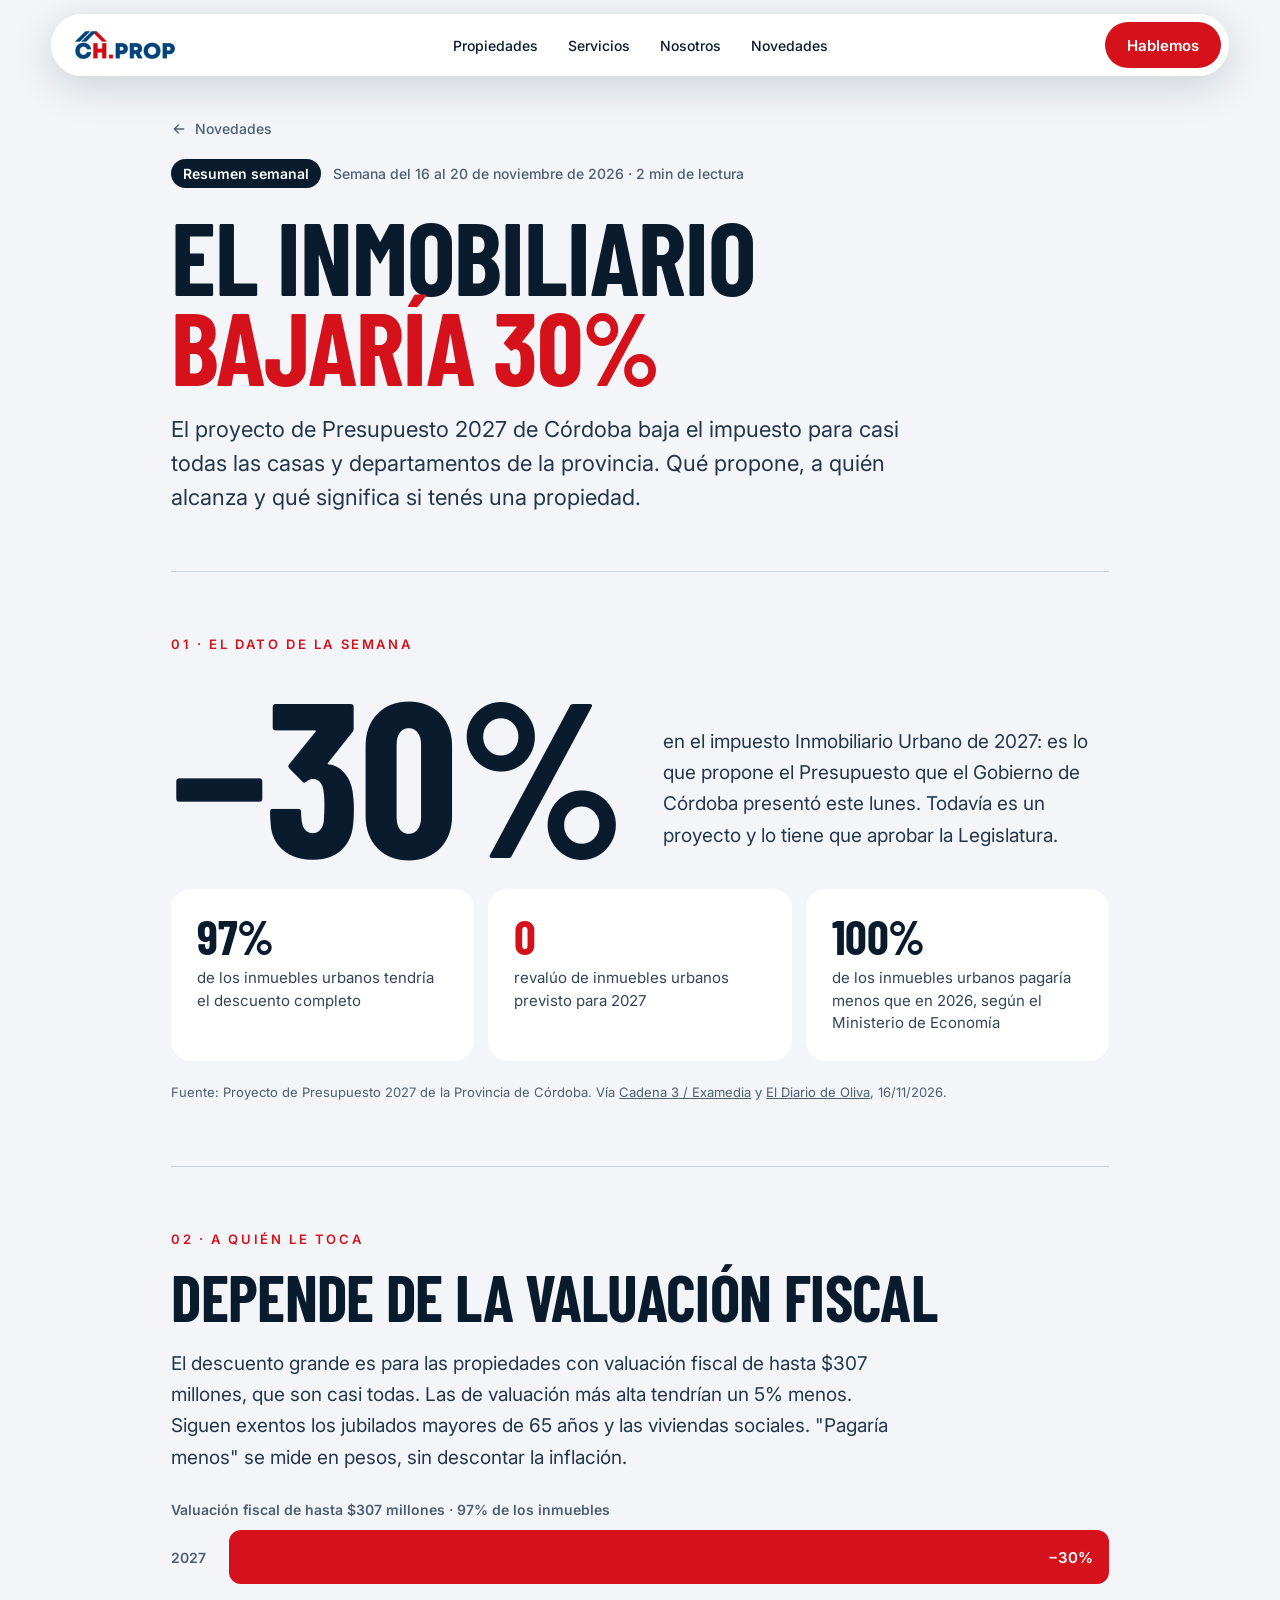
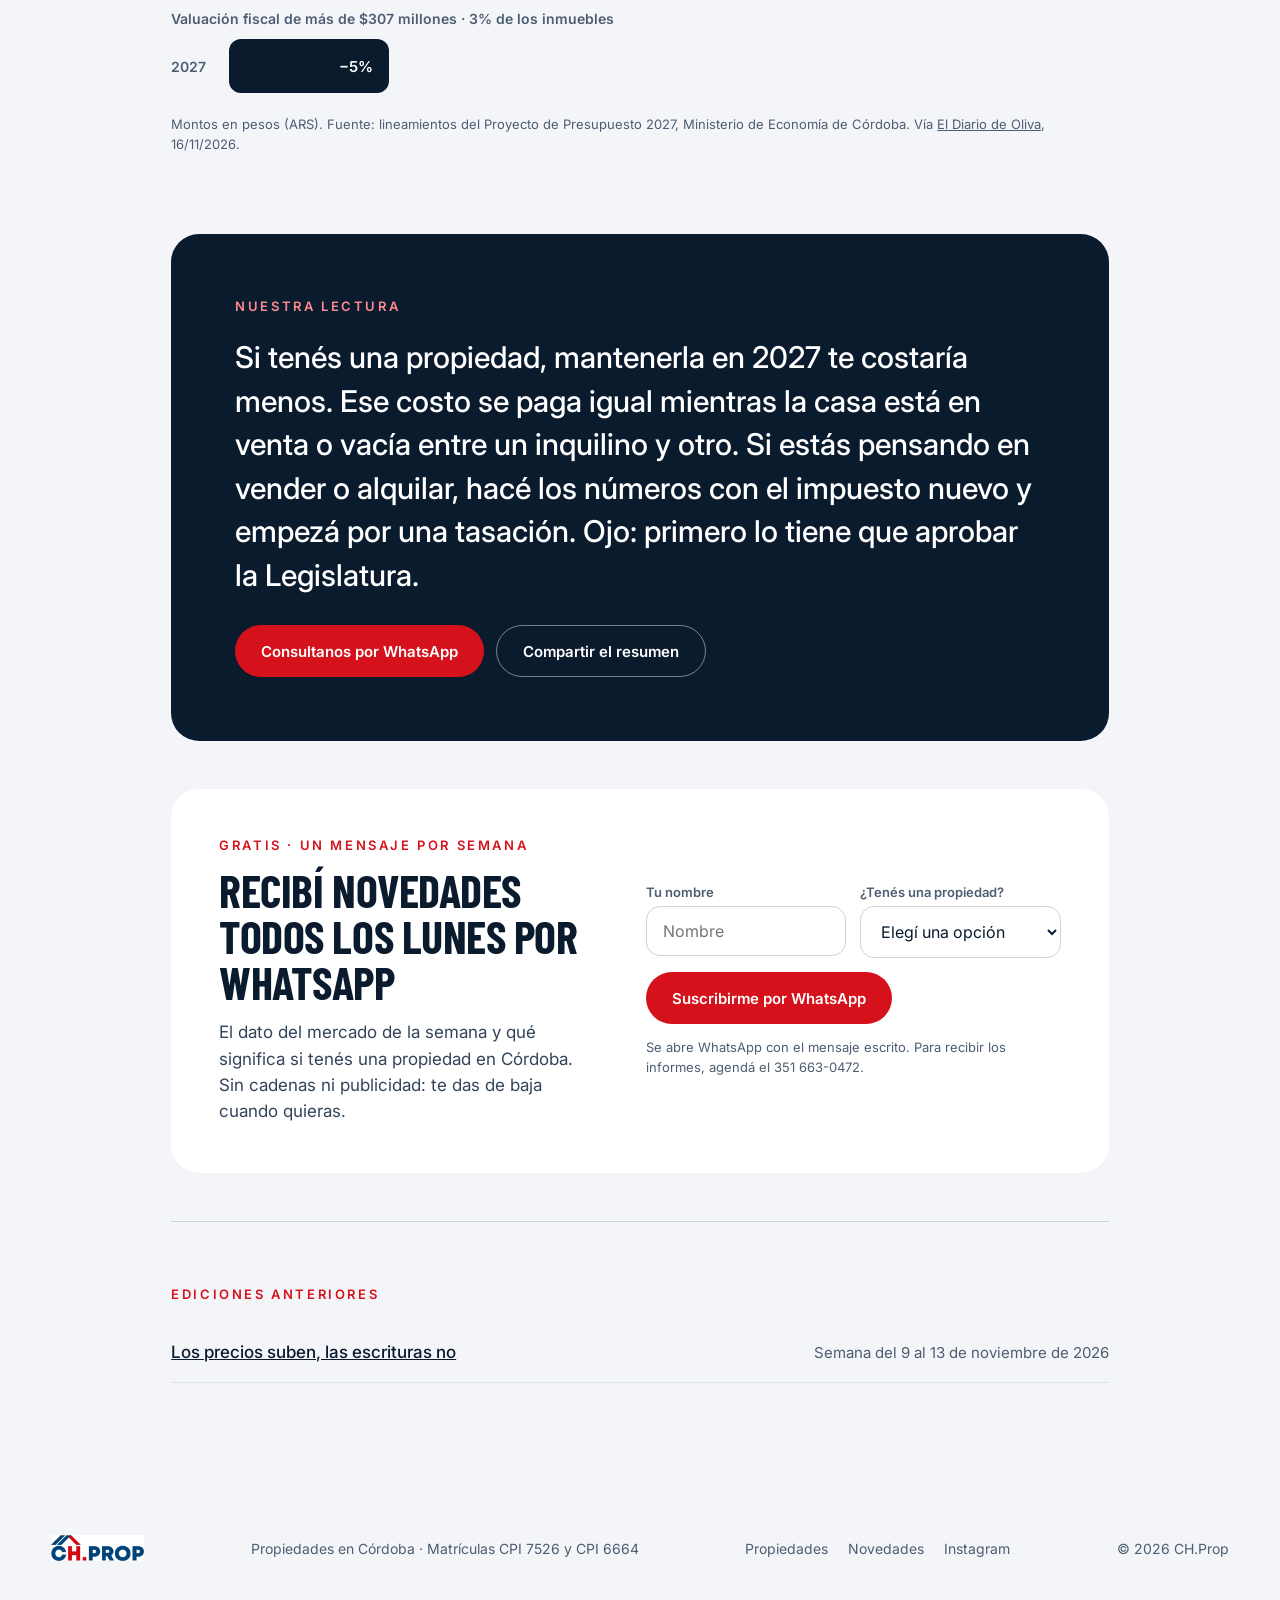
==== commit c75a7832: "Suscripción a Novedades por WhatsApp en la home y en Novedades Formulario corto (nombre, si tiene pr" ====
--- a/novedades.html
+++ b/novedades.html
@@ -98,6 +98,26 @@
     </div>
   </section>
 
+  <section style="margin-top:48px">
+  <div class="subs rv" id="suscribirse">
+    <div class="subs-t">
+      <span class="kicker">Gratis · un mensaje por semana</span>
+      <b class="disp">Recibí Novedades todos los lunes por WhatsApp</b>
+      <p>El dato del mercado de la semana y qué significa si tenés una propiedad en Córdoba. Sin cadenas ni publicidad: te das de baja cuando quieras.</p>
+    </div>
+    <form data-subs novalidate>
+      <div class="row">
+        <label>Tu nombre<input name="nombre" autocomplete="given-name" placeholder="Nombre" required></label>
+        <label>¿Tenés una propiedad?<select name="propiedad" required><option value="">Elegí una opción</option><option value="no">No, solo quiero el informe</option><option value="vender">Sí, la quiero vender</option><option value="alquilar">Sí, la quiero alquilar</option><option value="alquilada">Sí, ya está alquilada</option></select></label>
+      </div>
+      <label class="subs-barrio" hidden>¿En qué barrio?<input name="barrio" placeholder="Ej.: Cerro de las Rosas"></label>
+      <button class="btn red" type="submit">Suscribirme por WhatsApp</button>
+      <p class="subs-ok" hidden>¡Listo! Mandá el mensaje que se abrió en WhatsApp y te sumamos a la lista.</p>
+      <small>Se abre WhatsApp con el mensaje escrito. Para recibir los informes, agendá el 351 663-0472.</small>
+    </form>
+  </div>
+  </section>
+
   <section class="blk" style="margin-top:48px">
     <span class="kicker rv">Ediciones anteriores</span>
     <ul class="rv" style="margin:0;padding:0;list-style:none;display:flex;flex-direction:column">
@@ -133,5 +153,6 @@
   });
 })();
 </script>
+<script src="/suscribir.js" defer></script>
 </body>
 </html>
--- a/estilos.css
+++ b/estilos.css
@@ -72,3 +72,20 @@
   *,*::before,*::after{animation:none!important;transition:none!important}
   .rv,.fade{opacity:1!important;transform:none!important}
 }
+
+/* ── Suscripción a Novedades (suscribir.js) ── */
+.subs{display:flex;flex-wrap:wrap;gap:clamp(24px,4vw,56px);align-items:center;background:#fff;border-radius:28px;padding:clamp(26px,4vw,48px)}
+.subs-t{flex:1 1 340px;display:flex;flex-direction:column;gap:14px}
+.subs-t b{font-size:clamp(32px,3.6vw,52px);line-height:1}
+.subs-t p{margin:0;font-size:17px;line-height:1.55;color:var(--body);max-width:460px}
+.subs form{flex:1 1 380px;display:flex;flex-direction:column;gap:14px}
+.subs .row{display:grid;grid-template-columns:1fr 1fr;gap:14px}
+.subs label{display:flex;flex-direction:column;gap:6px;font:600 13px Inter,sans-serif;color:var(--muted)}
+.subs input,.subs select{font:400 16px Inter,sans-serif;color:var(--ink);border:1px solid var(--line);border-radius:14px;padding:14px 16px;background:#fff;width:100%;box-sizing:border-box}
+.subs input:focus,.subs select:focus{outline:none;border-color:var(--ink)}
+.subs [aria-invalid="true"]{border-color:var(--red)}
+.subs .btn{align-self:flex-start}
+.subs-ok{margin:0;font-size:15px;color:var(--body)}
+.subs small{font-size:13px;color:var(--muted)}
+@media (max-width:640px){.subs .row{grid-template-columns:1fr}.subs .btn{width:100%}}
+.subs [hidden]{display:none}
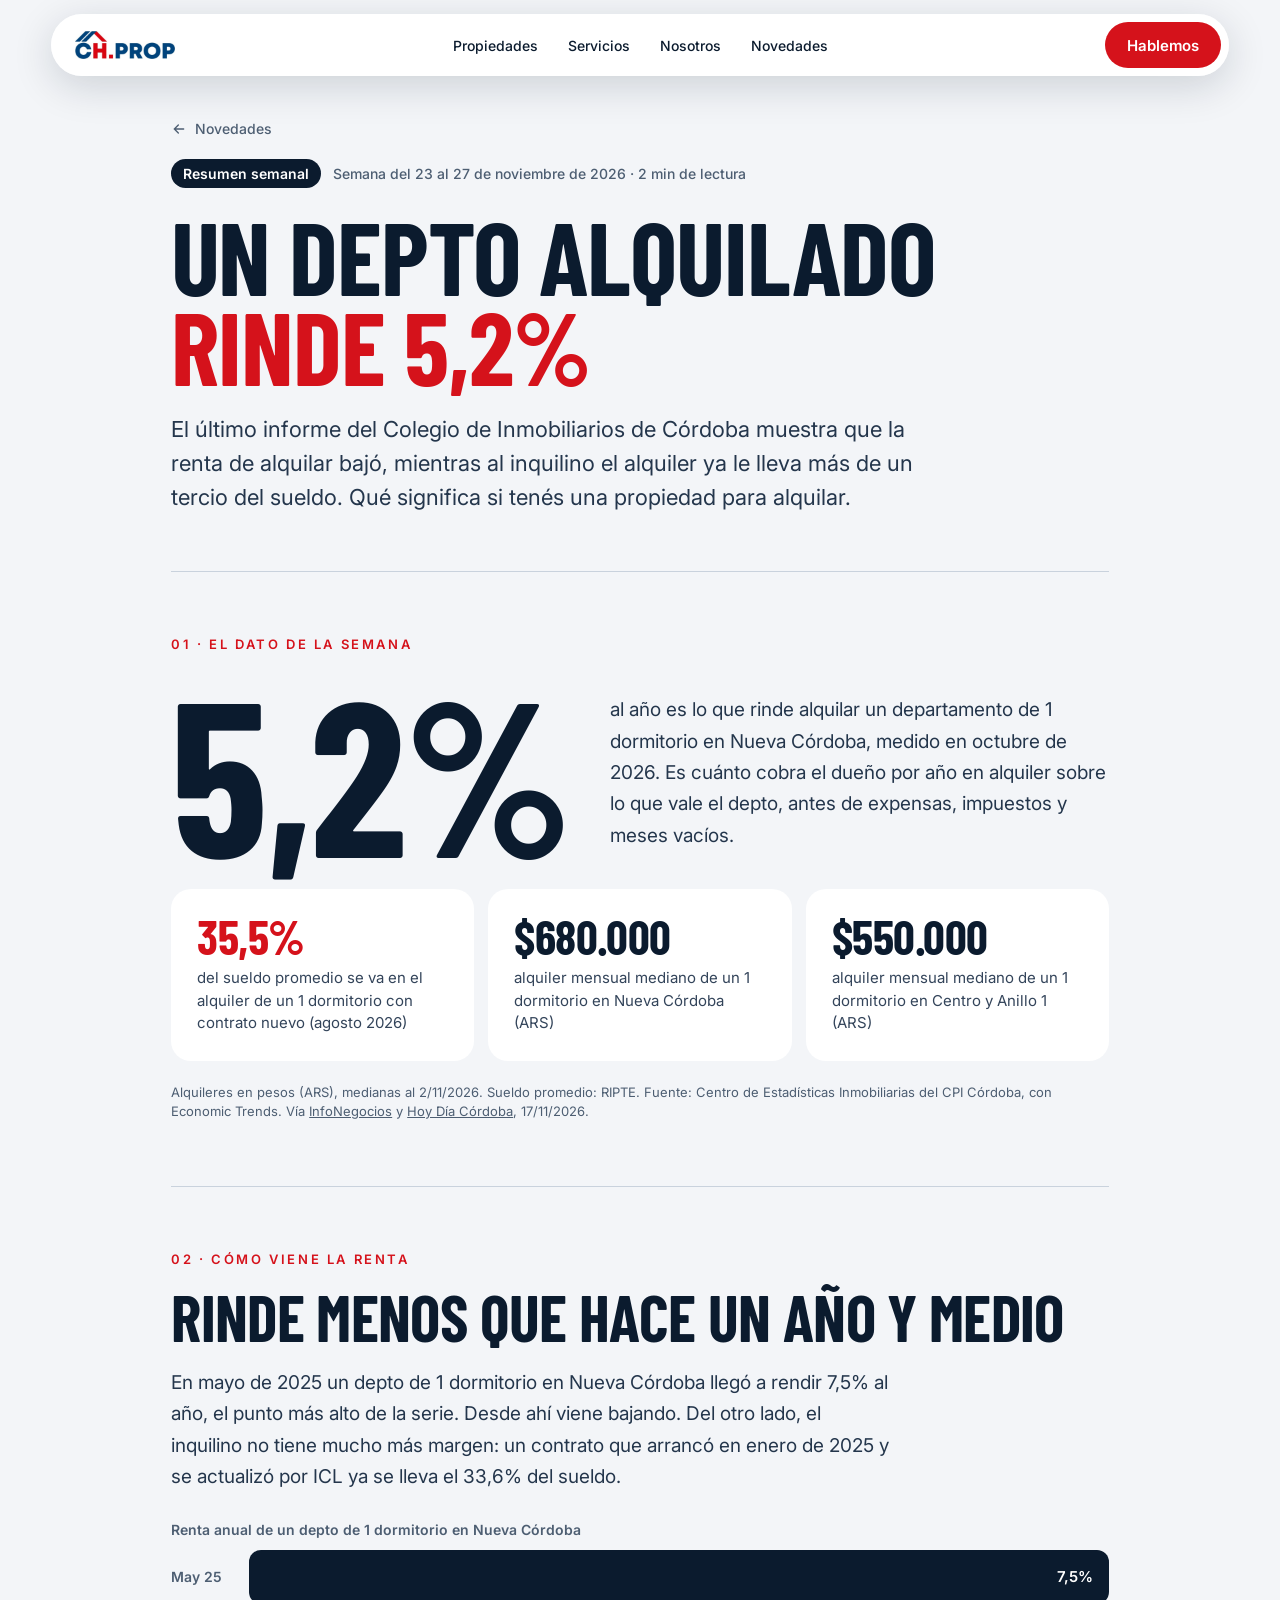
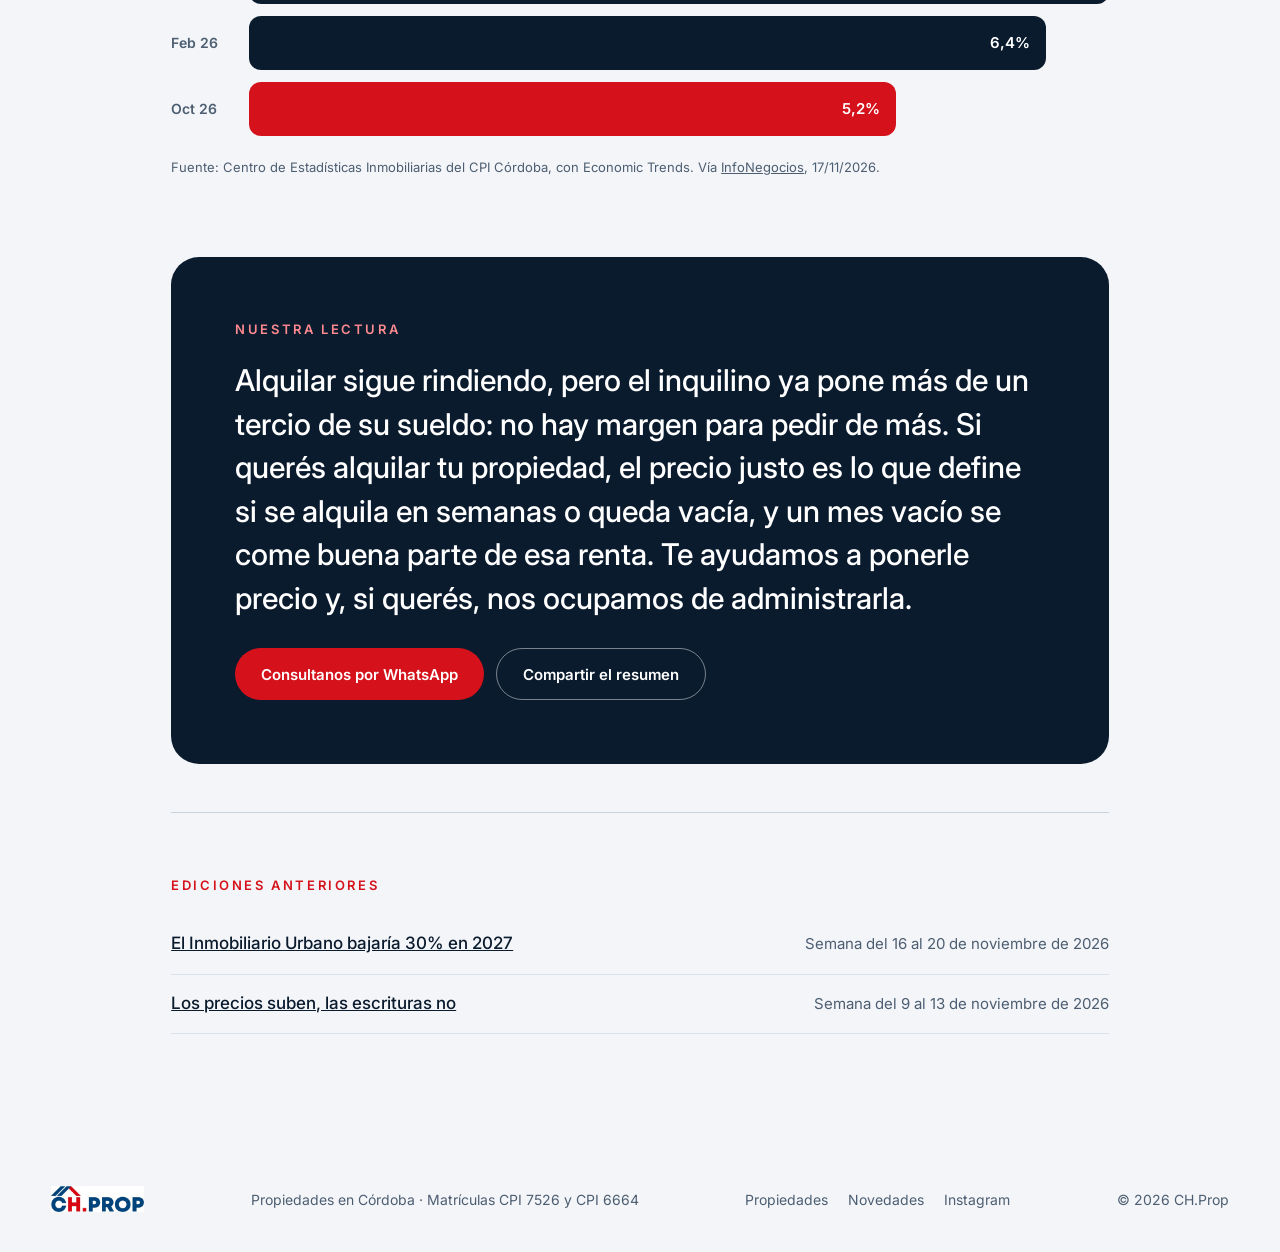
==== commit 5a1198fb: "Novedades: semana del 23 al 27 de noviembre (renta de alquiler 5,2%) y archivo de la edición anterio" ====
--- a/novedades.html
+++ b/novedades.html
@@ -3,10 +3,10 @@
 <head>
 <meta charset="UTF-8">
 <meta name="viewport" content="width=device-width, initial-scale=1, viewport-fit=cover">
-<title>El Inmobiliario Urbano bajaría 30% en 2027 – Novedades CH.Prop</title>
-<meta name="description" content="Resumen semanal del mercado inmobiliario de Córdoba: precios, escrituras, alquileres y créditos hipotecarios. Semana del 16 al 20 de noviembre de 2026.">
+<title>Un depto alquilado rinde 5,2% al año – Novedades CH.Prop</title>
+<meta name="description" content="Alquilar un departamento de 1 dormitorio en Nueva Córdoba rinde 5,2% al año y al inquilino le lleva más de un tercio del sueldo. Qué significa si tenés una propiedad. Semana del 23 al 27 de noviembre de 2026.">
 <meta name="theme-color" content="#07182E">
-<meta property="og:title" content="El Inmobiliario Urbano bajaría 30% en 2027 – Novedades CH.Prop">
+<meta property="og:title" content="Un depto alquilado rinde 5,2% al año – Novedades CH.Prop">
 <meta property="og:description" content="Resumen semanal del mercado inmobiliario de Córdoba, con fuentes.">
 <meta property="og:type" content="article">
 <link rel="icon" href="/favicon.ico" sizes="any">
@@ -56,71 +56,52 @@
     <a href="/#novedades" class="fade" style="display:inline-flex;align-items:center;gap:8px;font:500 14px Inter,sans-serif;color:var(--muted);text-decoration:none"><svg width="16" height="16" viewBox="0 0 24 24" fill="none" stroke="currentColor" stroke-width="2" stroke-linecap="round" aria-hidden="true"><path d="M19 12H5M11 6l-6 6 6 6"/></svg>Novedades</a>
     <span class="fade" style="animation-delay:.1s;display:flex;gap:12px;flex-wrap:wrap;align-items:center;font:500 14px Inter,sans-serif;color:var(--muted)">
       <span style="background:var(--ink);color:#fff;padding:6px 12px;border-radius:999px;font-weight:600">Resumen semanal</span>
-      Semana del 16 al 20 de noviembre de 2026 · 2 min de lectura
+      Semana del 23 al 27 de noviembre de 2026 · 2 min de lectura
     </span>
-    <h1 class="disp fade" style="animation-delay:.2s;margin:0;font-size:clamp(52px,8vw,112px)">El Inmobiliario<br><span style="color:var(--red)">bajaría 30%</span></h1>
-    <p class="fade" style="animation-delay:.3s;margin:0;font-size:clamp(18px,2vw,22px);line-height:1.55;color:#24364C;max-width:760px">El proyecto de Presupuesto 2027 de Córdoba baja el impuesto para casi todas las casas y departamentos de la provincia. Qué propone, a quién alcanza y qué significa si tenés una propiedad.</p>
+    <h1 class="disp fade" style="animation-delay:.2s;margin:0;font-size:clamp(52px,8vw,112px)">Un depto alquilado<br><span style="color:var(--red)">rinde 5,2%</span></h1>
+    <p class="fade" style="animation-delay:.3s;margin:0;font-size:clamp(18px,2vw,22px);line-height:1.55;color:#24364C;max-width:760px">El último informe del Colegio de Inmobiliarios de Córdoba muestra que la renta de alquilar bajó, mientras al inquilino el alquiler ya le lleva más de un tercio del sueldo. Qué significa si tenés una propiedad para alquilar.</p>
   </div>
 
   <section class="blk">
     <span class="kicker rv">01 · El dato de la semana</span>
     <div class="rv" style="display:flex;flex-wrap:wrap;align-items:flex-end;gap:8px 40px">
-      <span class="disp" style="font-size:clamp(110px,18vw,220px)">−30%</span>
-      <p class="body" style="flex:1 1 260px;padding-bottom:16px">en el impuesto Inmobiliario Urbano de 2027: es lo que propone el Presupuesto que el Gobierno de Córdoba presentó este lunes. Todavía es un proyecto y lo tiene que aprobar la Legislatura.</p>
+      <span class="disp" style="font-size:clamp(110px,18vw,220px)">5,2%</span>
+      <p class="body" style="flex:1 1 260px;padding-bottom:16px">al año es lo que rinde alquilar un departamento de 1 dormitorio en Nueva Córdoba, medido en octubre de 2026. Es cuánto cobra el dueño por año en alquiler sobre lo que vale el depto, antes de expensas, impuestos y meses vacíos.</p>
     </div>
     <div class="tiles rv">
-      <div class="tile"><b class="disp">97%</b><span>de los inmuebles urbanos tendría el descuento completo</span></div>
-      <div class="tile"><b class="disp" style="color:var(--red)">0</b><span>revalúo de inmuebles urbanos previsto para 2027</span></div>
-      <div class="tile"><b class="disp">100%</b><span>de los inmuebles urbanos pagaría menos que en 2026, según el Ministerio de Economía</span></div>
+      <div class="tile"><b class="disp" style="color:var(--red)">35,5%</b><span>del sueldo promedio se va en el alquiler de un 1 dormitorio con contrato nuevo (agosto 2026)</span></div>
+      <div class="tile"><b class="disp">$680.000</b><span>alquiler mensual mediano de un 1 dormitorio en Nueva Córdoba (ARS)</span></div>
+      <div class="tile"><b class="disp">$550.000</b><span>alquiler mensual mediano de un 1 dormitorio en Centro y Anillo 1 (ARS)</span></div>
     </div>
-    <p class="src rv">Fuente: Proyecto de Presupuesto 2027 de la Provincia de Córdoba. Vía <a href="https://examedia.com.ar/portada/post/88247682" target="_blank" rel="noopener">Cadena 3 / Examedia</a> y <a href="https://eldiariodeoliva.com/cordoba/presupuesto-2027-de-cordoba-baja-de-ingresos-brutos-al-350-y-descuentos-del-30-en-el-inmobiliario-urbano/" target="_blank" rel="noopener">El Diario de Oliva</a>, 16/11/2026.</p>
+    <p class="src rv">Alquileres en pesos (ARS), medianas al 2/11/2026. Sueldo promedio: RIPTE. Fuente: Centro de Estadísticas Inmobiliarias del CPI Córdoba, con Economic Trends. Vía <a href="https://infonegocios.info/plus/alquilar-un-departamento-de-un-dormitorio-en-nueva-cordoba-se-lleva-el-36-del-sueldo-al-dueno-le-rinde-5-2-al-ano" target="_blank" rel="noopener">InfoNegocios</a> y <a href="https://hoydia.com.ar/economia/alquiler-cordoba-tercio-salario-renta/" target="_blank" rel="noopener">Hoy Día Córdoba</a>, 17/11/2026.</p>
   </section>
 
   <section class="blk">
-    <span class="kicker rv">02 · A quién le toca</span>
-    <h2 class="disp h rv">Depende de la valuación fiscal</h2>
-    <p class="body rv">El descuento grande es para las propiedades con valuación fiscal de hasta $307 millones, que son casi todas. Las de valuación más alta tendrían un 5% menos. Siguen exentos los jubilados mayores de 65 años y las viviendas sociales. "Pagaría menos" se mide en pesos, sin descontar la inflación.</p>
+    <span class="kicker rv">02 · Cómo viene la renta</span>
+    <h2 class="disp h rv">Rinde menos que hace un año y medio</h2>
+    <p class="body rv">En mayo de 2025 un depto de 1 dormitorio en Nueva Córdoba llegó a rendir 7,5% al año, el punto más alto de la serie. Desde ahí viene bajando. Del otro lado, el inquilino no tiene mucho más margen: un contrato que arrancó en enero de 2025 y se actualizó por ICL ya se lleva el 33,6% del sueldo.</p>
     <div class="rv" style="display:flex;flex-direction:column;gap:12px;padding-top:6px">
-      <span style="font:600 14px Inter,sans-serif;color:var(--muted)">Valuación fiscal de hasta $307 millones · 97% de los inmuebles</span>
-      <div class="brow"><span>2027</span><div class="bar" style="width:100%;background:var(--red);color:#fff">−30%</div></div>
-      <span style="font:600 14px Inter,sans-serif;color:var(--muted);padding-top:14px">Valuación fiscal de más de $307 millones · 3% de los inmuebles</span>
-      <div class="brow"><span>2027</span><div class="bar" style="width:17%;min-width:76px;background:var(--ink);color:#fff;transition-delay:.15s">−5%</div></div>
+      <span style="font:600 14px Inter,sans-serif;color:var(--muted)">Renta anual de un depto de 1 dormitorio en Nueva Córdoba</span>
+      <div class="brow"><span style="width:64px">May 25</span><div class="bar" style="width:100%;background:var(--ink);color:#fff">7,5%</div></div>
+      <div class="brow"><span style="width:64px">Feb 26</span><div class="bar" style="width:85%;background:var(--ink);color:#fff;transition-delay:.15s">6,4%</div></div>
+      <div class="brow"><span style="width:64px">Oct 26</span><div class="bar" style="width:69%;background:var(--red);color:#fff;transition-delay:.3s">5,2%</div></div>
     </div>
-    <p class="src rv">Montos en pesos (ARS). Fuente: lineamientos del Proyecto de Presupuesto 2027, Ministerio de Economía de Córdoba. Vía <a href="https://eldiariodeoliva.com/cordoba/presupuesto-2027-de-cordoba-baja-de-ingresos-brutos-al-350-y-descuentos-del-30-en-el-inmobiliario-urbano/" target="_blank" rel="noopener">El Diario de Oliva</a>, 16/11/2026.</p>
+    <p class="src rv">Fuente: Centro de Estadísticas Inmobiliarias del CPI Córdoba, con Economic Trends. Vía <a href="https://infonegocios.info/plus/alquilar-un-departamento-de-un-dormitorio-en-nueva-cordoba-se-lleva-el-36-del-sueldo-al-dueno-le-rinde-5-2-al-ano" target="_blank" rel="noopener">InfoNegocios</a>, 17/11/2026.</p>
   </section>
 
   <section class="rv" style="background:var(--ink);color:#fff;border-radius:28px;padding:clamp(28px,5vw,64px);display:flex;flex-direction:column;gap:22px;margin-top:16px">
     <span class="kicker" style="color:#FF8A8F">Nuestra lectura</span>
-    <p style="margin:0;font:500 clamp(20px,2.4vw,30px)/1.45 Inter,sans-serif;max-width:820px">Si tenés una propiedad, mantenerla en 2027 te costaría menos. Ese costo se paga igual mientras la casa está en venta o vacía entre un inquilino y otro. Si estás pensando en vender o alquilar, hacé los números con el impuesto nuevo y empezá por una tasación. Ojo: primero lo tiene que aprobar la Legislatura.</p>
+    <p style="margin:0;font:500 clamp(20px,2.4vw,30px)/1.45 Inter,sans-serif;max-width:820px">Alquilar sigue rindiendo, pero el inquilino ya pone más de un tercio de su sueldo: no hay margen para pedir de más. Si querés alquilar tu propiedad, el precio justo es lo que define si se alquila en semanas o queda vacía, y un mes vacío se come buena parte de esa renta. Te ayudamos a ponerle precio y, si querés, nos ocupamos de administrarla.</p>
     <div style="display:flex;gap:12px;flex-wrap:wrap;padding-top:6px">
       <a class="btn red" href="https://wa.me/5493518626653?text=Hola%2C%20le%C3%AD%20el%20resumen%20semanal%20y%20quiero%20consultar" target="_blank" rel="noopener">Consultanos por WhatsApp</a>
       <button type="button" class="btn ghost" id="share">Compartir el resumen</button>
     </div>
   </section>
 
-  <section style="margin-top:48px">
-  <div class="subs rv" id="suscribirse">
-    <div class="subs-t">
-      <span class="kicker">Gratis · un mensaje por semana</span>
-      <b class="disp">Recibí Novedades todos los lunes por WhatsApp</b>
-      <p>El dato del mercado de la semana y qué significa si tenés una propiedad en Córdoba. Sin cadenas ni publicidad: te das de baja cuando quieras.</p>
-    </div>
-    <form data-subs novalidate>
-      <div class="row">
-        <label>Tu nombre<input name="nombre" autocomplete="given-name" placeholder="Nombre" required></label>
-        <label>¿Tenés una propiedad?<select name="propiedad" required><option value="">Elegí una opción</option><option value="no">No, solo quiero el informe</option><option value="vender">Sí, la quiero vender</option><option value="alquilar">Sí, la quiero alquilar</option><option value="alquilada">Sí, ya está alquilada</option></select></label>
-      </div>
-      <label class="subs-barrio" hidden>¿En qué barrio?<input name="barrio" placeholder="Ej.: Cerro de las Rosas"></label>
-      <button class="btn red" type="submit">Suscribirme por WhatsApp</button>
-      <p class="subs-ok" hidden>¡Listo! Mandá el mensaje que se abrió en WhatsApp y te sumamos a la lista.</p>
-      <small>Se abre WhatsApp con el mensaje escrito. Para recibir los informes, agendá el 351 663-0472.</small>
-    </form>
-  </div>
-  </section>
-
   <section class="blk" style="margin-top:48px">
     <span class="kicker rv">Ediciones anteriores</span>
     <ul class="rv" style="margin:0;padding:0;list-style:none;display:flex;flex-direction:column">
+      <li class="rate"><a href="/novedades/2026-11-16.html" style="font:500 17px Inter,sans-serif;color:var(--ink)">El Inmobiliario Urbano bajaría 30% en 2027</a><span style="color:var(--muted);font-size:15px">Semana del 16 al 20 de noviembre de 2026</span></li>
       <li class="rate"><a href="/novedades/2026-11-09.html" style="font:500 17px Inter,sans-serif;color:var(--ink)">Los precios suben, las escrituras no</a><span style="color:var(--muted);font-size:15px">Semana del 9 al 13 de noviembre de 2026</span></li>
     </ul>
   </section>
@@ -153,6 +134,5 @@
   });
 })();
 </script>
-<script src="/suscribir.js" defer></script>
 </body>
 </html>
